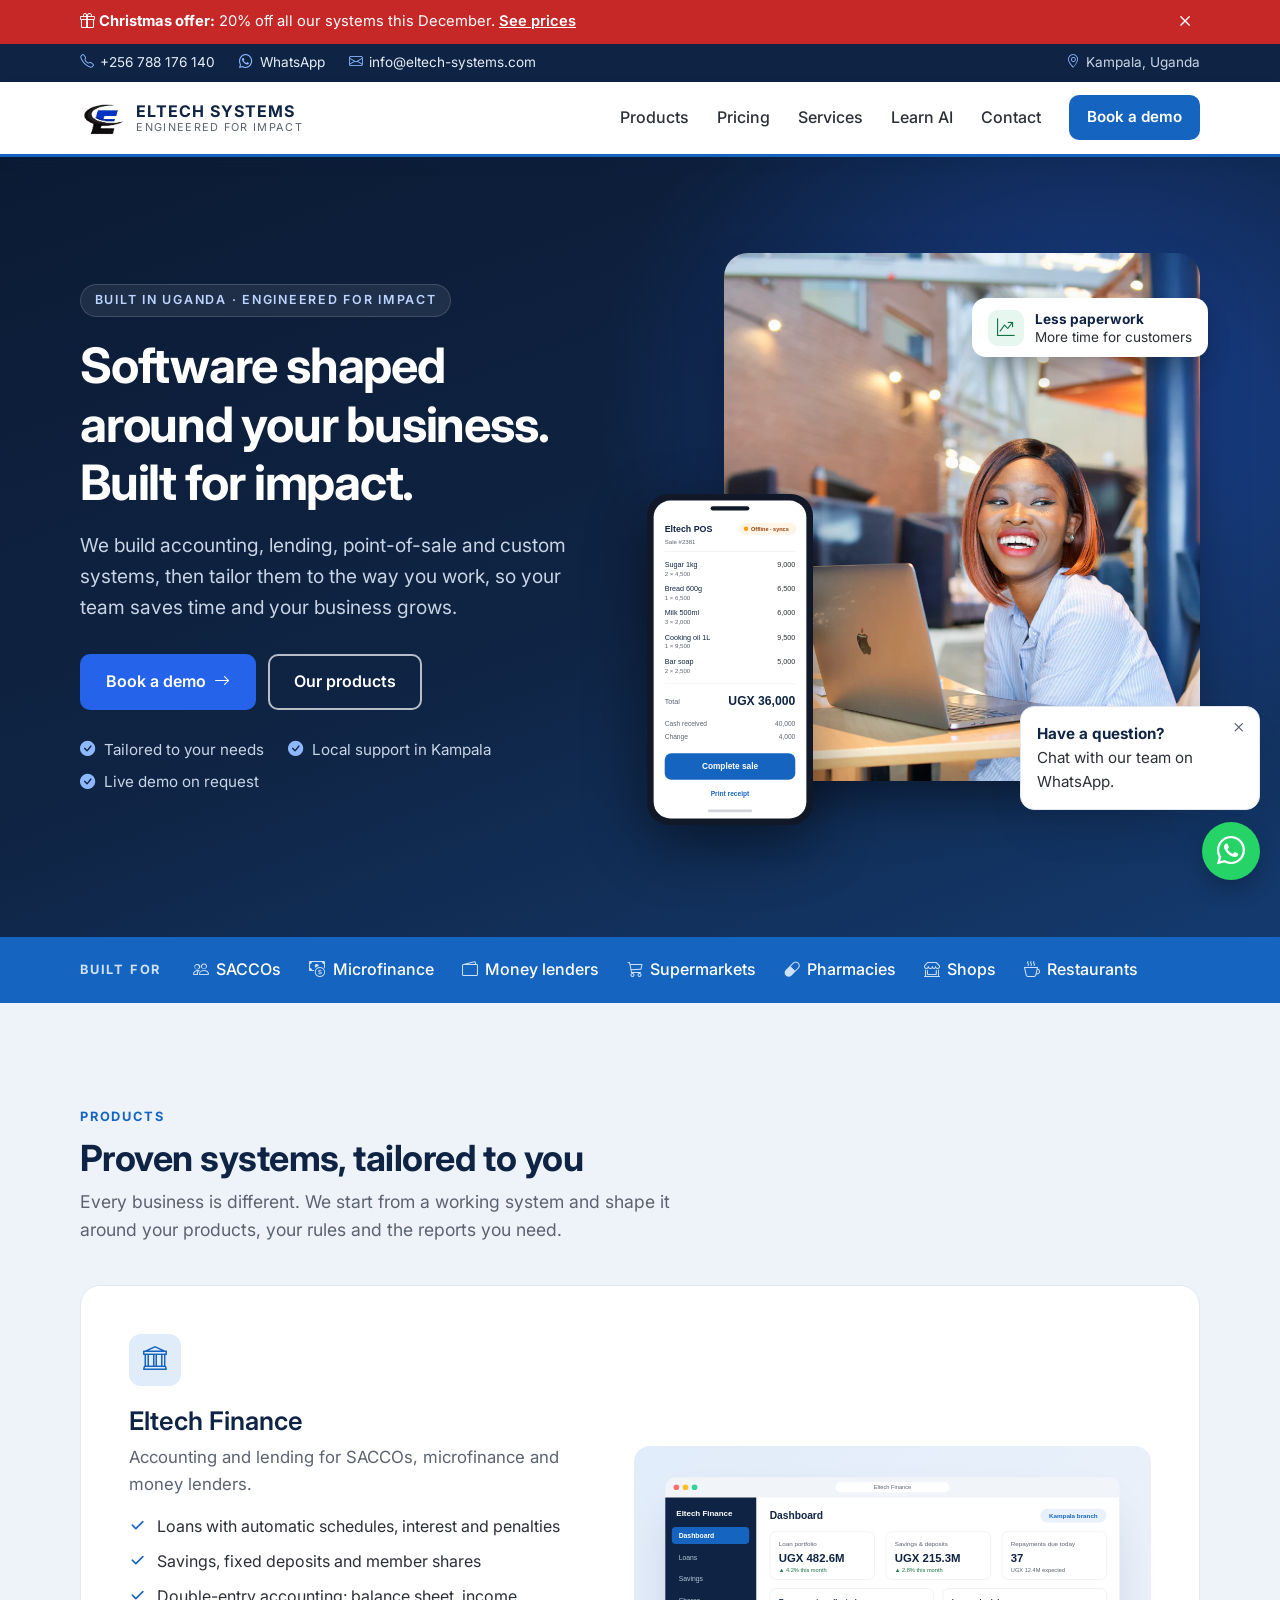
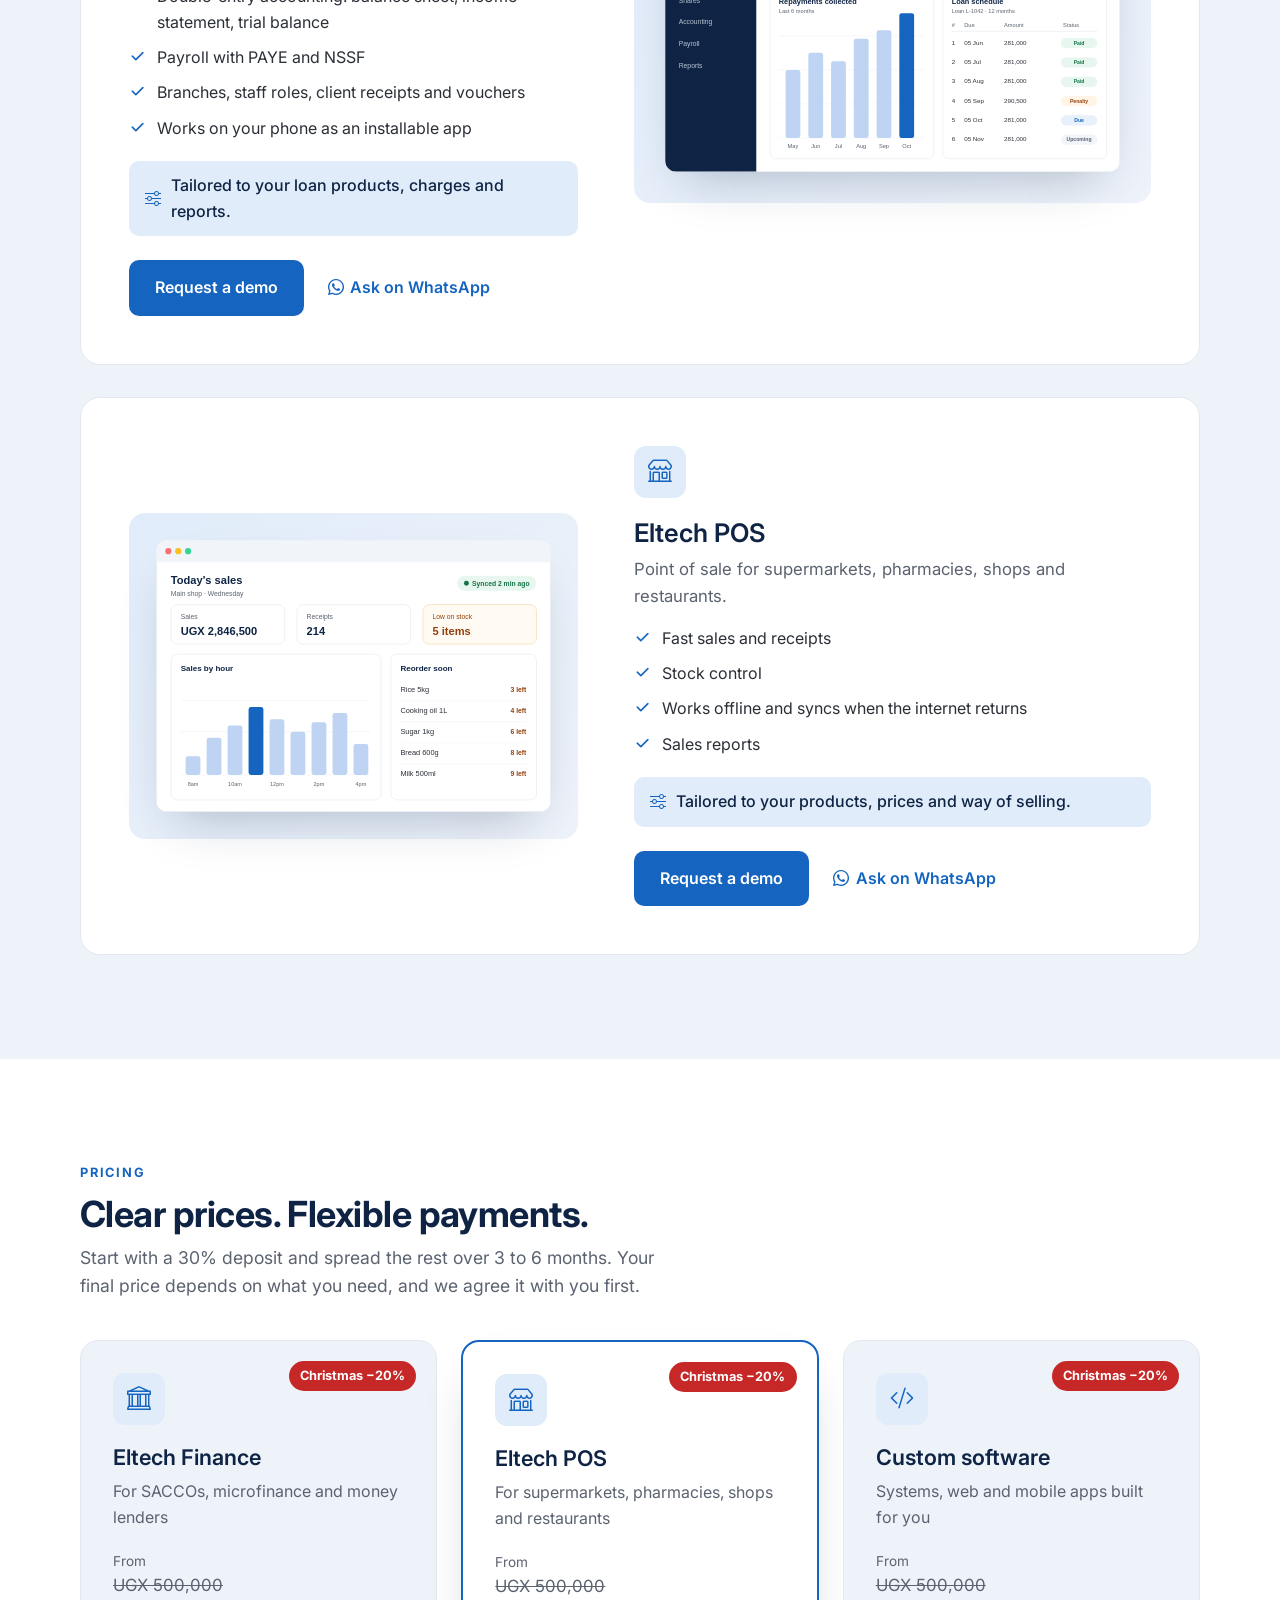
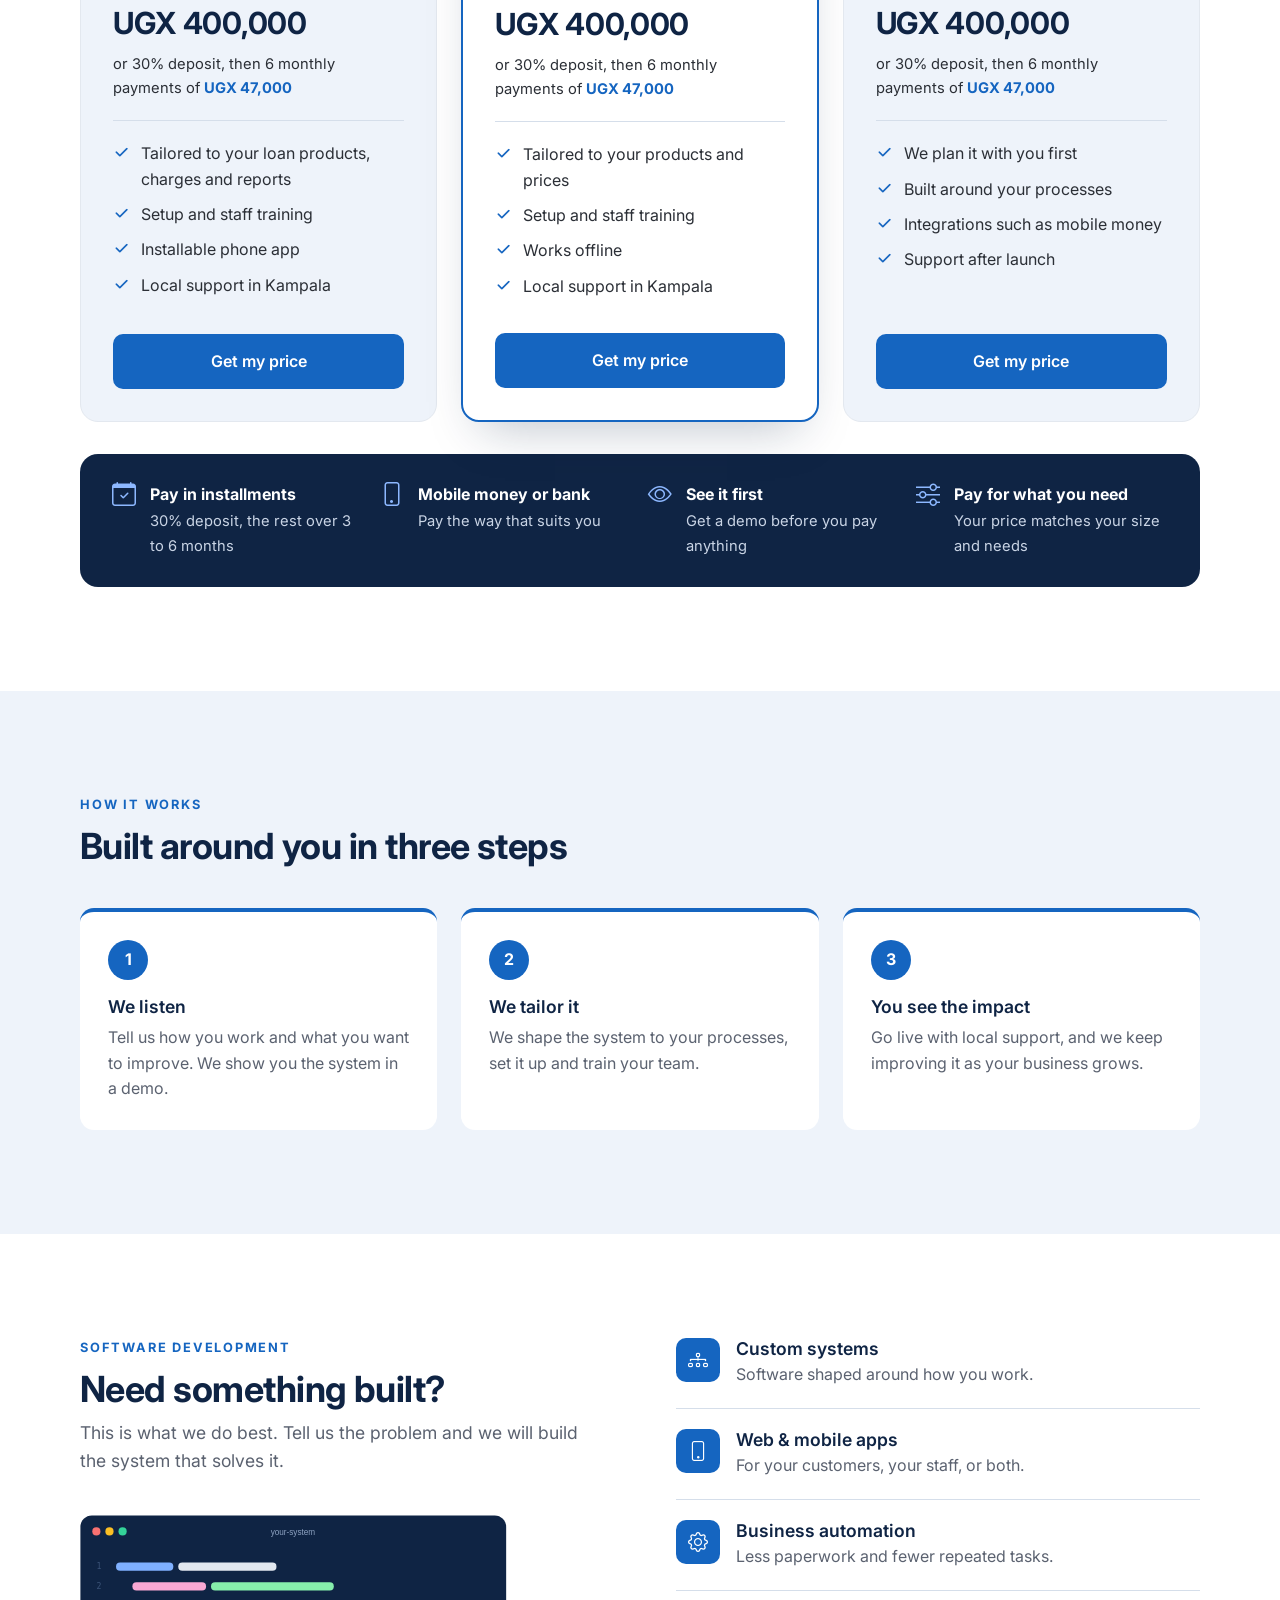
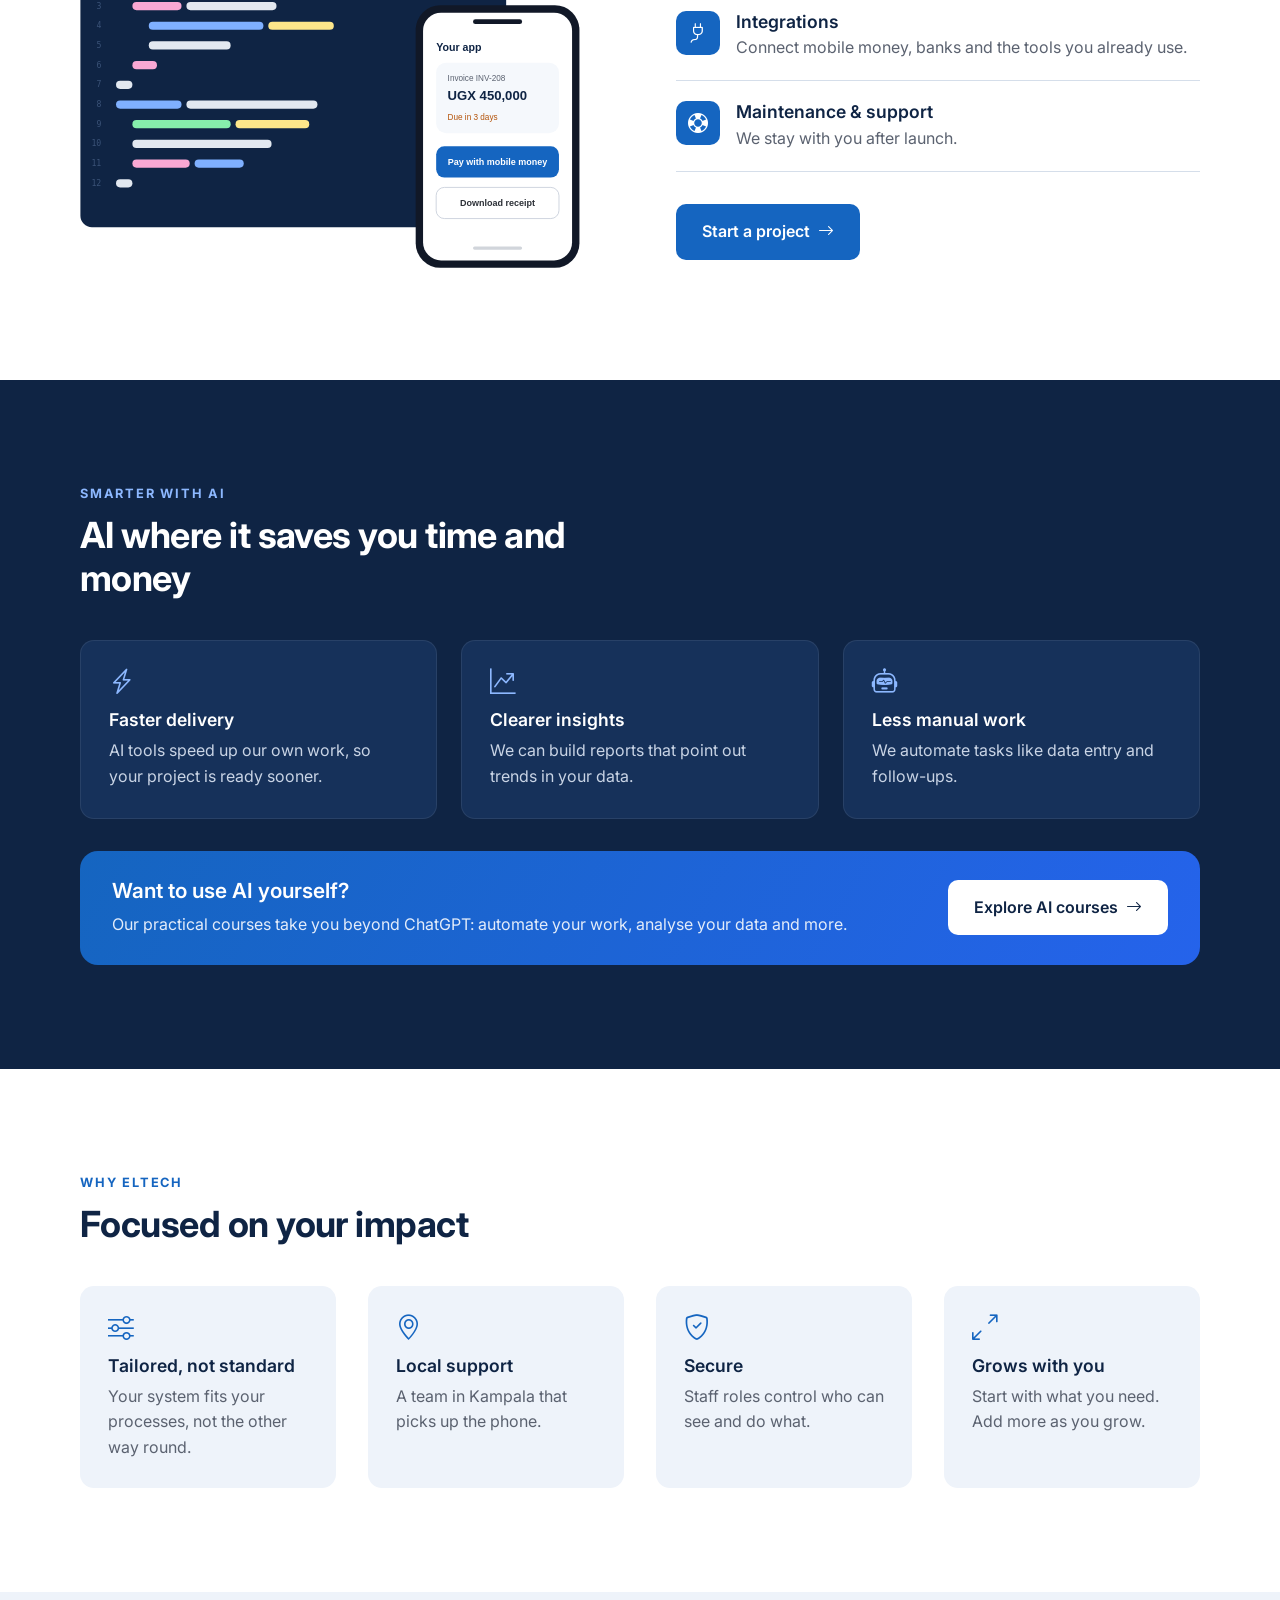
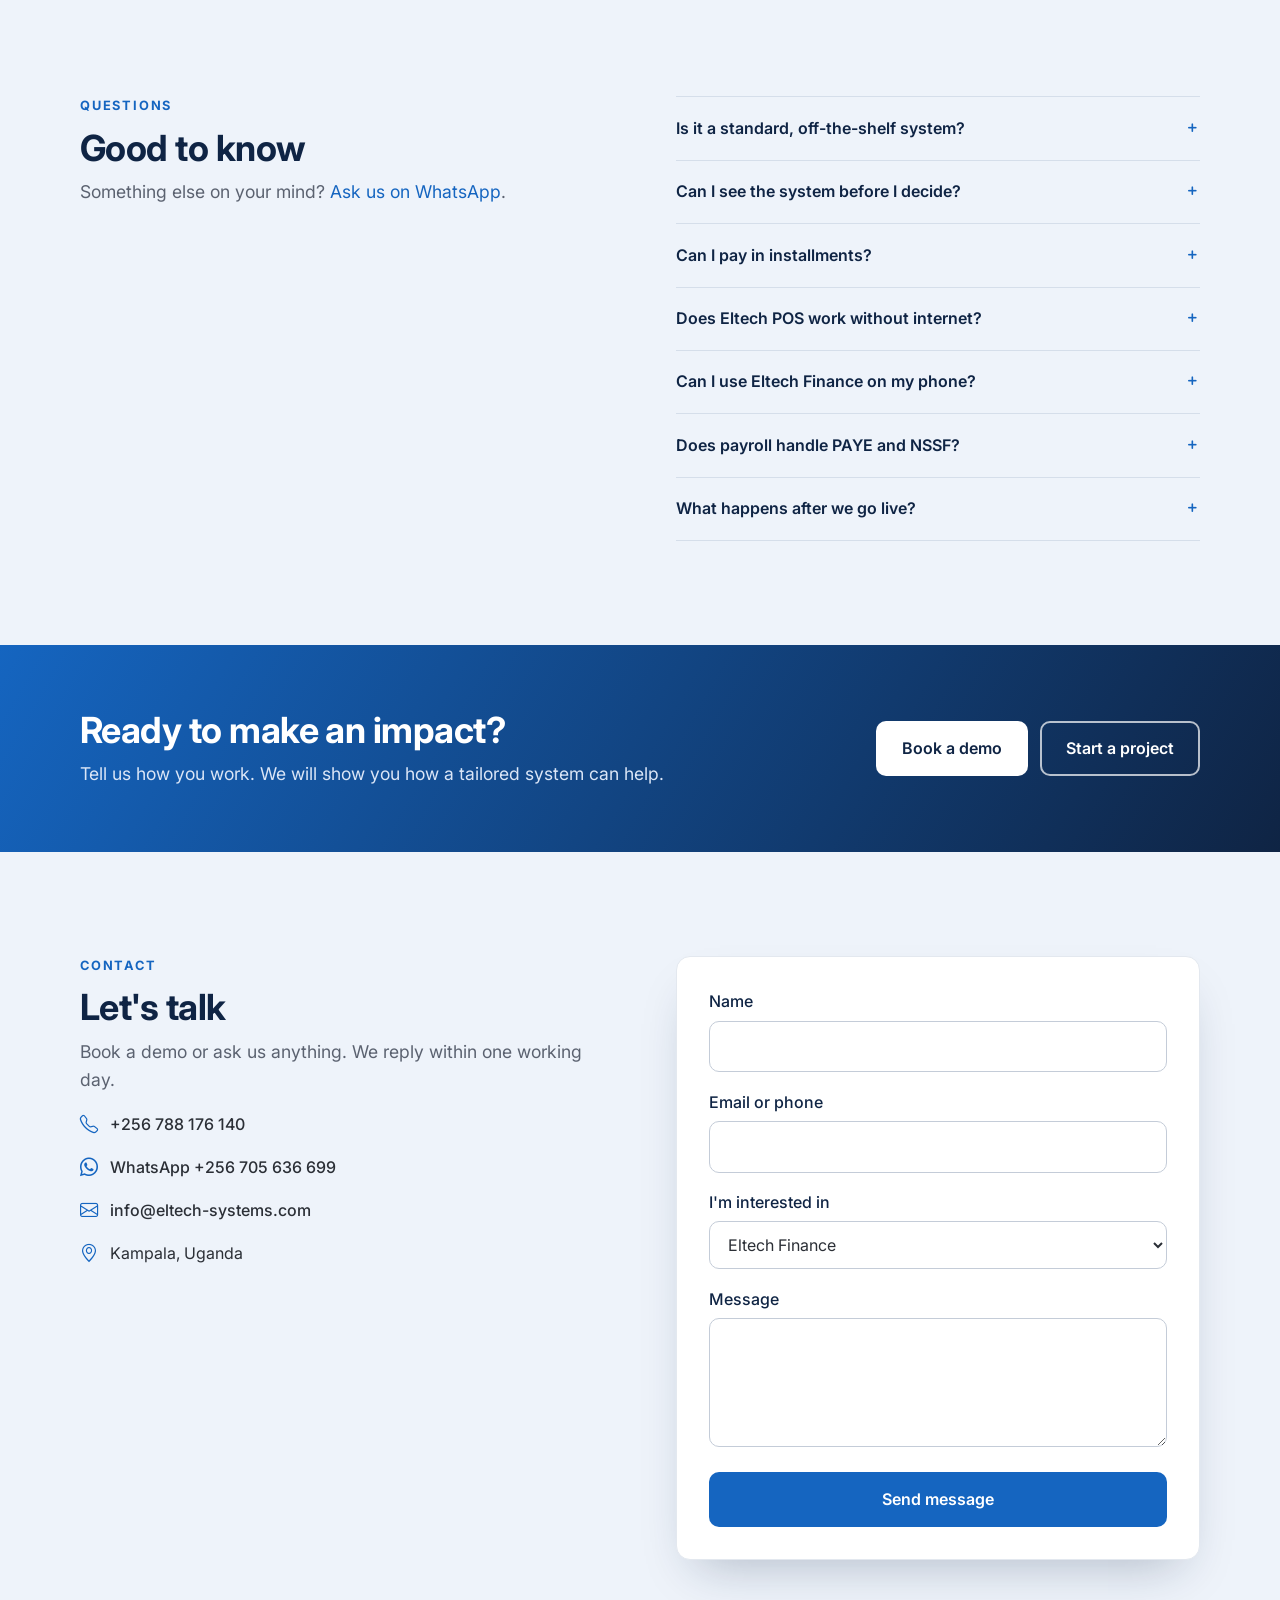
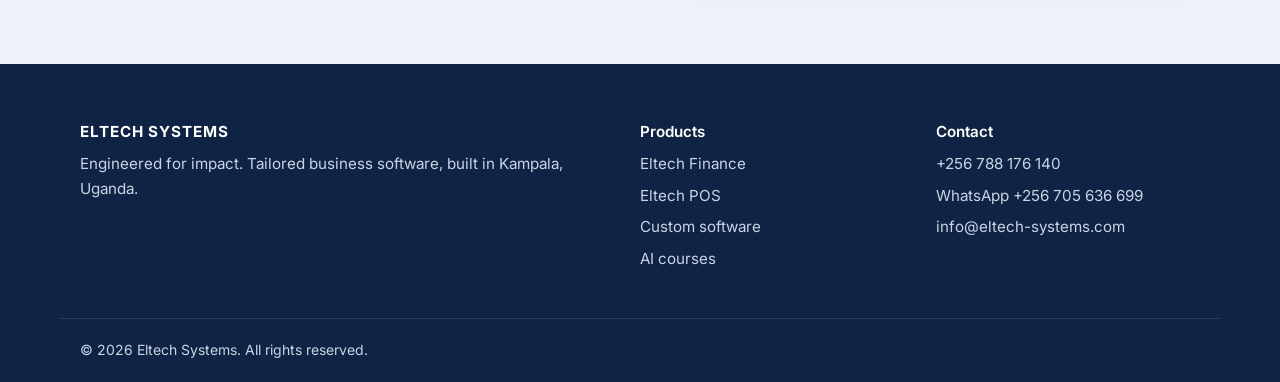
==== index.html @ 1e4c463d "Add Learn AI courses page and hero photo - New learn.html: AI courses (beyond ChatGPT, automation, d" ====
<!DOCTYPE html>
<html lang="en">

<head>
  <meta charset="utf-8">
  <meta name="viewport" content="width=device-width, initial-scale=1">
  <title>Eltech Systems | Tailored business software, built in Uganda</title>
  <meta name="description" content="Eltech Systems builds accounting, lending, point-of-sale and custom software tailored to how your business works. Based in Kampala, Uganda.">
  <link rel="canonical" href="https://eltech-systems.com/">
  <meta name="theme-color" content="#0f2444">

  <!-- Open Graph -->
  <meta property="og:type" content="website">
  <meta property="og:site_name" content="Eltech Systems">
  <meta property="og:title" content="Eltech Systems | Tailored business software, built in Uganda">
  <meta property="og:description" content="Accounting, lending, point-of-sale and custom software, tailored to how your business works.">
  <meta property="og:url" content="https://eltech-systems.com/">
  <meta property="og:image" content="https://eltech-systems.com/assets/img/apple-touch-icon.png">
  <meta property="og:image:alt" content="Eltech Systems logo">
  <meta property="og:locale" content="en_UG">
  <meta name="twitter:card" content="summary">

  <!-- Favicons -->
  <link href="assets/img/favicon.png" rel="icon" type="image/png">
  <link href="assets/img/apple-touch-icon.png" rel="apple-touch-icon">

  <!-- Fonts -->
  <link href="https://fonts.googleapis.com" rel="preconnect">
  <link href="https://fonts.gstatic.com" rel="preconnect" crossorigin>
  <link href="https://fonts.googleapis.com/css2?family=Inter:wght@400;500;600;700&display=swap" rel="stylesheet">

  <link href="assets/vendor/bootstrap-icons/bootstrap-icons.min.css" rel="stylesheet">
  <link href="assets/css/main.css" rel="stylesheet">

  <script>document.documentElement.classList.add("js");</script>

  <script type="application/ld+json">
  {
    "@context": "https://schema.org",
    "@type": "Organization",
    "name": "Eltech Systems",
    "slogan": "Engineered for impact",
    "url": "https://eltech-systems.com/",
    "logo": "https://eltech-systems.com/assets/img/logo.png",
    "email": "info@eltech-systems.com",
    "telephone": "+256788176140",
    "address": {
      "@type": "PostalAddress",
      "addressLocality": "Kampala",
      "addressCountry": "UG"
    }
  }
  </script>
</head>

<body>

  <a class="skip-link" href="#main">Skip to content</a>

  <div class="offer-bar" id="offer-bar" data-offer hidden>
    <div class="container offer-bar-inner">
      <p><i class="bi bi-gift" aria-hidden="true"></i> <strong>Christmas offer:</strong> 20% off all our systems this December. <a href="#pricing">See prices</a></p>
      <button type="button" class="offer-close" aria-label="Close offer"><i class="bi bi-x" aria-hidden="true"></i></button>
    </div>
  </div>

  <div class="topbar">
    <div class="container topbar-inner">
      <ul>
        <li><i class="bi bi-telephone" aria-hidden="true"></i><a href="tel:+256788176140">+256 788 176 140</a></li>
        <li><i class="bi bi-whatsapp" aria-hidden="true"></i><a href="https://wa.me/256705636699" target="_blank" rel="noopener">WhatsApp</a></li>
        <li class="topbar-wide"><i class="bi bi-envelope" aria-hidden="true"></i><a href="mailto:info@eltech-systems.com">info@eltech-systems.com</a></li>
      </ul>
      <p class="topbar-wide"><i class="bi bi-geo-alt" aria-hidden="true"></i> Kampala, Uganda</p>
    </div>
  </div>

  <header class="header" id="header">
    <div class="container header-inner">
      <a href="#top" class="brand">
        <img src="assets/img/logo.png" alt="Eltech Systems logo" width="46" height="36">
        <span class="brand-text">
          <span class="brand-name">Eltech Systems</span>
          <span class="brand-tag">Engineered for impact</span>
        </span>
      </a>

      <button class="nav-toggle" type="button" aria-expanded="false" aria-controls="nav" aria-label="Open menu">
        <i class="bi bi-list" aria-hidden="true"></i>
      </button>

      <nav class="nav" id="nav" aria-label="Main">
        <a href="#products">Products</a>
        <a href="#pricing">Pricing</a>
        <a href="#services">Services</a>
        <a href="learn.html">Learn AI</a>
        <a href="#contact">Contact</a>
        <a href="#contact" class="btn btn-primary btn-sm">Book a demo</a>
      </nav>
    </div>
  </header>

  <main id="main">

    <!-- Hero -->
    <section class="hero" id="top">
      <div class="container hero-grid">
        <div class="hero-text">
          <p class="eyebrow">Built in Uganda &middot; Engineered for impact</p>
          <h1>Software shaped around your business. Built for impact.</h1>
          <p class="lead">We build accounting, lending, point-of-sale and custom systems, then tailor them to the way you work, so your team saves time and your business grows.</p>
          <div class="hero-actions">
            <a href="#contact" class="btn btn-primary">Book a demo <i class="bi bi-arrow-right" aria-hidden="true"></i></a>
            <a href="#products" class="btn btn-ghost">Our products</a>
          </div>
          <ul class="hero-ticks">
            <li><i class="bi bi-check-circle-fill" aria-hidden="true"></i> Tailored to your needs</li>
            <li><i class="bi bi-check-circle-fill" aria-hidden="true"></i> Local support in Kampala</li>
            <li><i class="bi bi-check-circle-fill" aria-hidden="true"></i> Live demo on request</li>
          </ul>
        </div>

        <div class="hero-visual">
          <img class="hero-photo" src="assets/img/hero-woman.webp" width="900" height="1000" fetchpriority="high"
               alt="Smiling business owner working on her laptop">
          <img class="hero-phone" src="assets/img/pos-phone.svg" width="300" height="600"
               alt="Eltech POS on a phone, completing a sale while offline">
          <div class="hero-chip">
            <i class="bi bi-graph-up-arrow" aria-hidden="true"></i>
            <span><strong>Less paperwork</strong><br>More time for customers</span>
          </div>
        </div>
      </div>
    </section>

    <!-- Built for -->
    <section class="built-for" aria-label="Who we build for">
      <div class="container">
        <p>Built for</p>
        <ul>
          <li><i class="bi bi-people" aria-hidden="true"></i> SACCOs</li>
          <li><i class="bi bi-cash-coin" aria-hidden="true"></i> Microfinance</li>
          <li><i class="bi bi-wallet2" aria-hidden="true"></i> Money lenders</li>
          <li><i class="bi bi-cart3" aria-hidden="true"></i> Supermarkets</li>
          <li><i class="bi bi-capsule" aria-hidden="true"></i> Pharmacies</li>
          <li><i class="bi bi-shop-window" aria-hidden="true"></i> Shops</li>
          <li><i class="bi bi-cup-hot" aria-hidden="true"></i> Restaurants</li>
        </ul>
      </div>
    </section>

    <!-- Products -->
    <section class="section section-alt" id="products">
      <div class="container">
        <div class="section-head reveal">
          <p class="kicker">Products</p>
          <h2>Proven systems, tailored to you</h2>
          <p>Every business is different. We start from a working system and shape it around your products, your rules and the reports you need.</p>
        </div>

        <article class="product reveal">
          <div class="product-text">
            <div class="product-icon"><i class="bi bi-bank" aria-hidden="true"></i></div>
            <h3>Eltech Finance</h3>
            <p class="product-for">Accounting and lending for SACCOs, microfinance and money lenders.</p>
            <ul class="checks">
              <li>Loans with automatic schedules, interest and penalties</li>
              <li>Savings, fixed deposits and member shares</li>
              <li>Double-entry accounting: balance sheet, income statement, trial balance</li>
              <li>Payroll with PAYE and NSSF</li>
              <li>Branches, staff roles, client receipts and vouchers</li>
              <li>Works on your phone as an installable app</li>
            </ul>
            <p class="tailored"><i class="bi bi-sliders" aria-hidden="true"></i> Tailored to your loan products, charges and reports.</p>
            <div class="product-actions">
              <a href="#contact" class="btn btn-primary" data-interest="Eltech Finance">Request a demo</a>
              <a href="https://wa.me/256705636699?text=Hello%20Eltech%2C%20I%27d%20like%20to%20know%20more%20about%20Eltech%20Finance." class="text-link" target="_blank" rel="noopener"><i class="bi bi-whatsapp" aria-hidden="true"></i> Ask on WhatsApp</a>
            </div>
          </div>
          <div class="product-media">
            <img src="assets/img/finance-dashboard.svg" width="800" height="520" loading="lazy"
                 alt="Eltech Finance dashboard showing loan portfolio, savings, repayments and a loan schedule">
          </div>
        </article>

        <article class="product product-flip reveal">
          <div class="product-text">
            <div class="product-icon"><i class="bi bi-shop" aria-hidden="true"></i></div>
            <h3>Eltech POS</h3>
            <p class="product-for">Point of sale for supermarkets, pharmacies, shops and restaurants.</p>
            <ul class="checks">
              <li>Fast sales and receipts</li>
              <li>Stock control</li>
              <li>Works offline and syncs when the internet returns</li>
              <li>Sales reports</li>
            </ul>
            <p class="tailored"><i class="bi bi-sliders" aria-hidden="true"></i> Tailored to your products, prices and way of selling.</p>
            <div class="product-actions">
              <a href="#contact" class="btn btn-primary" data-interest="Eltech POS">Request a demo</a>
              <a href="https://wa.me/256705636699?text=Hello%20Eltech%2C%20I%27d%20like%20to%20know%20more%20about%20Eltech%20POS." class="text-link" target="_blank" rel="noopener"><i class="bi bi-whatsapp" aria-hidden="true"></i> Ask on WhatsApp</a>
            </div>
          </div>
          <div class="product-media">
            <img src="assets/img/pos-reports.svg" width="640" height="440" loading="lazy"
                 alt="Eltech POS sales report with sales by hour and items low on stock">
          </div>
        </article>
      </div>
    </section>

    <!-- Pricing -->
    <section class="section" id="pricing">
      <div class="container">
        <div class="section-head reveal">
          <p class="kicker">Pricing</p>
          <h2>Clear prices. Flexible payments.</h2>
          <p>Start with a 30% deposit and spread the rest over 3 to 6 months. Your final price depends on what you need, and we agree it with you first.</p>
        </div>

        <div class="prices">
          <article class="price-card reveal" data-price="500000">
            <span class="offer-badge" data-offer hidden>Christmas &minus;20%</span>
            <div class="product-icon"><i class="bi bi-bank" aria-hidden="true"></i></div>
            <h3>Eltech Finance</h3>
            <p class="price-for">For SACCOs, microfinance and money lenders</p>
            <p class="price"><span class="price-from">From</span> <s class="price-old" hidden></s> <span class="price-now"></span></p>
            <p class="price-plan">or 30% deposit, then 6 monthly payments of <strong class="price-monthly"></strong></p>
            <ul class="checks">
              <li>Tailored to your loan products, charges and reports</li>
              <li>Setup and staff training</li>
              <li>Installable phone app</li>
              <li>Local support in Kampala</li>
            </ul>
            <a href="#contact" class="btn btn-primary" data-interest="Eltech Finance">Get my price</a>
          </article>

          <article class="price-card price-card-featured reveal" data-price="500000">
            <span class="offer-badge" data-offer hidden>Christmas &minus;20%</span>
            <div class="product-icon"><i class="bi bi-shop" aria-hidden="true"></i></div>
            <h3>Eltech POS</h3>
            <p class="price-for">For supermarkets, pharmacies, shops and restaurants</p>
            <p class="price"><span class="price-from">From</span> <s class="price-old" hidden></s> <span class="price-now"></span></p>
            <p class="price-plan">or 30% deposit, then 6 monthly payments of <strong class="price-monthly"></strong></p>
            <ul class="checks">
              <li>Tailored to your products and prices</li>
              <li>Setup and staff training</li>
              <li>Works offline</li>
              <li>Local support in Kampala</li>
            </ul>
            <a href="#contact" class="btn btn-primary" data-interest="Eltech POS">Get my price</a>
          </article>

          <article class="price-card reveal" data-price="500000">
            <span class="offer-badge" data-offer hidden>Christmas &minus;20%</span>
            <div class="product-icon"><i class="bi bi-code-slash" aria-hidden="true"></i></div>
            <h3>Custom software</h3>
            <p class="price-for">Systems, web and mobile apps built for you</p>
            <p class="price"><span class="price-from">From</span> <s class="price-old" hidden></s> <span class="price-now"></span></p>
            <p class="price-plan">or 30% deposit, then 6 monthly payments of <strong class="price-monthly"></strong></p>
            <ul class="checks">
              <li>We plan it with you first</li>
              <li>Built around your processes</li>
              <li>Integrations such as mobile money</li>
              <li>Support after launch</li>
            </ul>
            <a href="#contact" class="btn btn-primary" data-open-project>Get my price</a>
          </article>
        </div>

        <ul class="pay-perks reveal">
          <li><i class="bi bi-calendar-check" aria-hidden="true"></i><div><strong>Pay in installments</strong><span>30% deposit, the rest over 3 to 6 months</span></div></li>
          <li><i class="bi bi-phone" aria-hidden="true"></i><div><strong>Mobile money or bank</strong><span>Pay the way that suits you</span></div></li>
          <li><i class="bi bi-eye" aria-hidden="true"></i><div><strong>See it first</strong><span>Get a demo before you pay anything</span></div></li>
          <li><i class="bi bi-sliders" aria-hidden="true"></i><div><strong>Pay for what you need</strong><span>Your price matches your size and needs</span></div></li>
        </ul>
      </div>
    </section>

    <!-- How it works -->
    <section class="section section-alt" id="how">
      <div class="container">
        <div class="section-head reveal">
          <p class="kicker">How it works</p>
          <h2>Built around you in three steps</h2>
        </div>

        <ol class="steps">
          <li class="reveal">
            <span class="step-num">1</span>
            <h3>We listen</h3>
            <p>Tell us how you work and what you want to improve. We show you the system in a demo.</p>
          </li>
          <li class="reveal">
            <span class="step-num">2</span>
            <h3>We tailor it</h3>
            <p>We shape the system to your processes, set it up and train your team.</p>
          </li>
          <li class="reveal">
            <span class="step-num">3</span>
            <h3>You see the impact</h3>
            <p>Go live with local support, and we keep improving it as your business grows.</p>
          </li>
        </ol>
      </div>
    </section>

    <!-- Services -->
    <section class="section" id="services">
      <div class="container split">
        <div class="reveal">
          <div class="section-head">
            <p class="kicker">Software development</p>
            <h2>Need something built?</h2>
            <p>This is what we do best. Tell us the problem and we will build the system that solves it.</p>
          </div>
          <img class="services-img" src="assets/img/custom-build.svg" width="640" height="440" loading="lazy"
               alt="Illustration of custom software: code on a laptop and a mobile app with a mobile money payment">
        </div>

        <div class="reveal">
          <ul class="service-list">
            <li>
              <i class="bi bi-diagram-3" aria-hidden="true"></i>
              <div><h3>Custom systems</h3><p>Software shaped around how you work.</p></div>
            </li>
            <li>
              <i class="bi bi-phone" aria-hidden="true"></i>
              <div><h3>Web &amp; mobile apps</h3><p>For your customers, your staff, or both.</p></div>
            </li>
            <li>
              <i class="bi bi-gear" aria-hidden="true"></i>
              <div><h3>Business automation</h3><p>Less paperwork and fewer repeated tasks.</p></div>
            </li>
            <li>
              <i class="bi bi-plug" aria-hidden="true"></i>
              <div><h3>Integrations</h3><p>Connect mobile money, banks and the tools you already use.</p></div>
            </li>
            <li>
              <i class="bi bi-life-preserver" aria-hidden="true"></i>
              <div><h3>Maintenance &amp; support</h3><p>We stay with you after launch.</p></div>
            </li>
          </ul>
          <a href="#contact" class="btn btn-primary" data-open-project>Start a project <i class="bi bi-arrow-right" aria-hidden="true"></i></a>
        </div>
      </div>
    </section>

    <!-- AI -->
    <section class="section section-dark" id="ai">
      <div class="container">
        <div class="section-head reveal">
          <p class="kicker">Smarter with AI</p>
          <h2>AI where it saves you time and money</h2>
        </div>

        <div class="grid-3">
          <div class="point reveal">
            <i class="bi bi-lightning-charge" aria-hidden="true"></i>
            <h3>Faster delivery</h3>
            <p>AI tools speed up our own work, so your project is ready sooner.</p>
          </div>
          <div class="point reveal">
            <i class="bi bi-graph-up-arrow" aria-hidden="true"></i>
            <h3>Clearer insights</h3>
            <p>We can build reports that point out trends in your data.</p>
          </div>
          <div class="point reveal">
            <i class="bi bi-robot" aria-hidden="true"></i>
            <h3>Less manual work</h3>
            <p>We automate tasks like data entry and follow-ups.</p>
          </div>
        </div>

        <div class="learn-teaser reveal">
          <div>
            <h3>Want to use AI yourself?</h3>
            <p>Our practical courses take you beyond ChatGPT: automate your work, analyse your data and more.</p>
          </div>
          <a href="learn.html" class="btn btn-light">Explore AI courses <i class="bi bi-arrow-right" aria-hidden="true"></i></a>
        </div>
      </div>
    </section>

    <!-- Why Eltech -->
    <section class="section" id="why">
      <div class="container">
        <div class="section-head reveal">
          <p class="kicker">Why Eltech</p>
          <h2>Focused on your impact</h2>
        </div>

        <ul class="grid-4 reasons">
          <li class="reveal"><i class="bi bi-sliders" aria-hidden="true"></i><h3>Tailored, not standard</h3><p>Your system fits your processes, not the other way round.</p></li>
          <li class="reveal"><i class="bi bi-geo-alt" aria-hidden="true"></i><h3>Local support</h3><p>A team in Kampala that picks up the phone.</p></li>
          <li class="reveal"><i class="bi bi-shield-check" aria-hidden="true"></i><h3>Secure</h3><p>Staff roles control who can see and do what.</p></li>
          <li class="reveal"><i class="bi bi-arrows-angle-expand" aria-hidden="true"></i><h3>Grows with you</h3><p>Start with what you need. Add more as you grow.</p></li>
        </ul>
      </div>
    </section>

    <!-- FAQ -->
    <section class="section section-alt" id="faq">
      <div class="container split">
        <div class="section-head reveal">
          <p class="kicker">Questions</p>
          <h2>Good to know</h2>
          <p>Something else on your mind? <a href="https://wa.me/256705636699" target="_blank" rel="noopener">Ask us on WhatsApp</a>.</p>
        </div>

        <div class="faq reveal">
          <details>
            <summary>Is it a standard, off-the-shelf system?</summary>
            <p>No. We start from a proven system and tailor it to your needs: your products, your rules and the reports you rely on.</p>
          </details>
          <details>
            <summary>Can I see the system before I decide?</summary>
            <p>Yes. Book a demo and we will walk you through it using examples from your business.</p>
          </details>
          <details>
            <summary>Can I pay in installments?</summary>
            <p>Yes. Pay a 30% deposit to start, then spread the rest over 3 to 6 months by mobile money or bank.</p>
          </details>
          <details>
            <summary>Does Eltech POS work without internet?</summary>
            <p>Yes. Keep selling offline. Your sales sync automatically when the connection returns.</p>
          </details>
          <details>
            <summary>Can I use Eltech Finance on my phone?</summary>
            <p>Yes. It installs on your phone like an app, so you can check on your business from anywhere.</p>
          </details>
          <details>
            <summary>Does payroll handle PAYE and NSSF?</summary>
            <p>Yes. Eltech Finance calculates PAYE and NSSF as part of payroll.</p>
          </details>
          <details>
            <summary>What happens after we go live?</summary>
            <p>We stay with you. Reach our Kampala team by phone, WhatsApp or email.</p>
          </details>
        </div>
      </div>
    </section>

    <!-- Call to action -->
    <section class="cta">
      <div class="container cta-inner reveal">
        <div>
          <h2>Ready to make an impact?</h2>
          <p>Tell us how you work. We will show you how a tailored system can help.</p>
        </div>
        <div class="cta-actions">
          <a href="#contact" class="btn btn-light">Book a demo</a>
          <a href="#contact" class="btn btn-ghost" data-open-project>Start a project</a>
        </div>
      </div>
    </section>

    <!-- Contact -->
    <section class="section section-alt" id="contact">
      <div class="container split">
        <div class="section-head">
          <p class="kicker">Contact</p>
          <h2>Let's talk</h2>
          <p>Book a demo or ask us anything. We reply within one working day.</p>

          <ul class="contact-list">
            <li><i class="bi bi-telephone" aria-hidden="true"></i><a href="tel:+256788176140">+256 788 176 140</a></li>
            <li><i class="bi bi-whatsapp" aria-hidden="true"></i><a href="https://wa.me/256705636699" target="_blank" rel="noopener">WhatsApp +256 705 636 699</a></li>
            <li><i class="bi bi-envelope" aria-hidden="true"></i><a href="mailto:info@eltech-systems.com">info@eltech-systems.com</a></li>
            <li><i class="bi bi-geo-alt" aria-hidden="true"></i><span>Kampala, Uganda</span></li>
          </ul>
        </div>

        <form class="contact-form js-form" action="forms/contact.php" method="post" novalidate>
          <input type="hidden" name="form" value="contact">
          <div class="field">
            <label for="name">Name</label>
            <input type="text" id="name" name="name" autocomplete="name" required maxlength="100">
          </div>
          <div class="field">
            <label for="contact-info">Email or phone</label>
            <input type="text" id="contact-info" name="contact" autocomplete="email" required maxlength="100">
          </div>
          <div class="field">
            <label for="interest">I'm interested in</label>
            <select id="interest" name="interest">
              <option>Eltech Finance</option>
              <option>Eltech POS</option>
              <option>Custom software</option>
            </select>
          </div>
          <div class="field">
            <label for="message">Message</label>
            <textarea id="message" name="message" rows="4" required maxlength="5000"></textarea>
          </div>
          <!-- Spam trap: real visitors never see or fill this -->
          <div class="hp" aria-hidden="true">
            <label for="website">Leave this empty</label>
            <input type="text" id="website" name="website" tabindex="-1" autocomplete="off">
          </div>
          <button type="submit" class="btn btn-primary">Send message</button>
          <p class="form-status" role="status" aria-live="polite"></p>
        </form>
      </div>
    </section>

  </main>

  <footer class="footer">
    <div class="container footer-grid">
      <div>
        <p class="footer-brand">Eltech Systems</p>
        <p>Engineered for impact. Tailored business software, built in Kampala, Uganda.</p>
      </div>
      <div>
        <p class="footer-title">Products</p>
        <ul>
          <li><a href="#products" data-interest="Eltech Finance">Eltech Finance</a></li>
          <li><a href="#products" data-interest="Eltech POS">Eltech POS</a></li>
          <li><a href="#contact" data-open-project>Custom software</a></li>
          <li><a href="learn.html">AI courses</a></li>
        </ul>
      </div>
      <div>
        <p class="footer-title">Contact</p>
        <ul>
          <li><a href="tel:+256788176140">+256 788 176 140</a></li>
          <li><a href="https://wa.me/256705636699" target="_blank" rel="noopener">WhatsApp +256 705 636 699</a></li>
          <li><a href="mailto:info@eltech-systems.com">info@eltech-systems.com</a></li>
        </ul>
      </div>
    </div>
    <div class="container footer-bottom">
      <p>&copy; <span id="year">2026</span> Eltech Systems. All rights reserved.</p>
    </div>
  </footer>

  <!-- Start a project -->
  <dialog class="modal" id="project-modal" aria-labelledby="project-title">
    <div class="modal-body">
      <button type="button" class="modal-close" aria-label="Close" data-close-modal><i class="bi bi-x-lg" aria-hidden="true"></i></button>
      <p class="kicker">Start a project</p>
      <h2 id="project-title">Tell us your idea</h2>
      <p class="modal-intro">A few details are enough. We will get back to you within one working day.</p>

      <form class="js-form" action="forms/contact.php" method="post" novalidate data-one-of="p-email,p-phone" data-invalid-message="Please add your name, an email or phone number, and your idea.">
        <input type="hidden" name="form" value="project">
        <div class="field">
          <label for="p-name">Name</label>
          <input type="text" id="p-name" name="name" autocomplete="name" required maxlength="100">
        </div>
        <div class="field-row">
          <div class="field">
            <label for="p-email">Email</label>
            <input type="email" id="p-email" name="email" autocomplete="email" maxlength="100">
          </div>
          <div class="field">
            <label for="p-phone">Phone / WhatsApp</label>
            <input type="tel" id="p-phone" name="phone" autocomplete="tel" maxlength="20">
          </div>
        </div>
        <div class="field-row">
          <div class="field">
            <label for="p-type">What do you need?</label>
            <select id="p-type" name="type">
              <option>Business system</option>
              <option>Web app</option>
              <option>Mobile app</option>
              <option>Automation</option>
              <option>Integration</option>
              <option>Not sure yet</option>
            </select>
          </div>
          <div class="field">
            <label for="p-timeline">When do you need it?</label>
            <select id="p-timeline" name="timeline">
              <option>As soon as possible</option>
              <option>In 1 to 3 months</option>
              <option>In 3 to 6 months</option>
              <option>Just exploring</option>
            </select>
          </div>
        </div>
        <div class="field">
          <label for="p-budget">Budget <span class="optional">(optional)</span></label>
          <select id="p-budget" name="budget">
            <option>Not sure yet</option>
            <option>Under UGX 5 million</option>
            <option>UGX 5 to 20 million</option>
            <option>UGX 20 to 50 million</option>
            <option>Over UGX 50 million</option>
          </select>
        </div>
        <div class="field">
          <label for="p-idea">Describe your idea</label>
          <textarea id="p-idea" name="message" rows="4" required maxlength="5000" placeholder="What should the system do, and who will use it?"></textarea>
        </div>
        <div class="hp" aria-hidden="true">
          <label for="p-website">Leave this empty</label>
          <input type="text" id="p-website" name="website" tabindex="-1" autocomplete="off">
        </div>
        <button type="submit" class="btn btn-primary">Send my idea</button>
        <p class="form-status" role="status" aria-live="polite"></p>
      </form>
    </div>
  </dialog>

  <!-- WhatsApp nudge -->
  <div class="wa-bubble" id="wa-bubble" hidden>
    <button type="button" class="wa-bubble-close" aria-label="Dismiss"><i class="bi bi-x" aria-hidden="true"></i></button>
    <a href="https://wa.me/256705636699?text=Hello%20Eltech%2C%20I%20have%20a%20question." target="_blank" rel="noopener"><strong>Have a question?</strong><br>Chat with our team on WhatsApp.</a>
  </div>
  <a class="wa-float" href="https://wa.me/256705636699?text=Hello%20Eltech%2C%20I%27d%20like%20to%20know%20more." target="_blank" rel="noopener" aria-label="Chat with us on WhatsApp">
    <i class="bi bi-whatsapp" aria-hidden="true"></i>
  </a>

  <script src="assets/js/main.js"></script>

</body>

</html>
---- assets/css/main.css ----
/* Eltech Systems - main stylesheet */

:root {
  --navy: #0f2444;
  --navy-2: #16315a;
  --blue: #1565c0;
  --blue-bright: #2563eb;
  --text: #2b2f36;
  --muted: #5b6270;
  --line: #e3e8ef;
  --soft: #eef3fa;
  --tint: #e1ecfa;
  --white: #fff;
  --whatsapp: #25d366;
  --radius: 14px;
  --shadow: 0 24px 48px -20px rgba(15, 36, 68, .28);
  --header-h: 72px;
}

*, *::before, *::after { box-sizing: border-box; }

html { scroll-behavior: smooth; scroll-padding-top: var(--header-h); }

body {
  margin: 0;
  font-family: "Inter", system-ui, -apple-system, "Segoe UI", Roboto, sans-serif;
  font-size: 1rem;
  line-height: 1.6;
  color: var(--text);
  background: var(--white);
  -webkit-font-smoothing: antialiased;
  overflow-x: clip;
}

img { max-width: 100%; height: auto; display: block; }
[hidden] { display: none !important; }

h1, h2, h3 { color: var(--navy); line-height: 1.2; margin: 0 0 .5rem; }
h1 { font-size: clamp(2rem, 4.6vw, 3.05rem); font-weight: 700; letter-spacing: -.025em; }
h2 { font-size: clamp(1.6rem, 3.6vw, 2.25rem); font-weight: 700; letter-spacing: -.015em; }
h3 { font-size: 1.1rem; font-weight: 600; }
p { margin: 0 0 1rem; }

a { color: var(--blue); text-decoration: none; }
a:hover { color: var(--navy); }
a:focus-visible, button:focus-visible, input:focus-visible, select:focus-visible, textarea:focus-visible, summary:focus-visible {
  outline: 3px solid var(--blue-bright);
  outline-offset: 2px;
}

ul, ol { margin: 0; padding: 0; list-style: none; }

.container { width: 100%; max-width: 1160px; margin: 0 auto; padding: 0 20px; }

.skip-link {
  position: absolute; left: 12px; top: -48px; z-index: 100;
  background: var(--navy); color: var(--white); padding: 8px 14px; border-radius: 8px;
}
.skip-link:focus { top: 12px; color: var(--white); }

/* Buttons */
.btn {
  display: inline-flex; align-items: center; justify-content: center; gap: .5rem;
  padding: .8rem 1.5rem; border-radius: 10px; border: 2px solid transparent;
  font: inherit; font-weight: 600; cursor: pointer; white-space: nowrap;
  transition: background-color .2s, color .2s, border-color .2s, transform .2s;
}
.btn:hover { transform: translateY(-1px); }
.btn-sm { padding: .5rem 1rem; font-size: .95rem; }
.btn-primary { background: var(--blue); color: var(--white); }
.btn-primary:hover { background: var(--navy); color: var(--white); }
.btn-outline { border-color: var(--blue); color: var(--blue); background: transparent; }
.btn-outline:hover { background: var(--blue); color: var(--white); }
.btn-light { background: var(--white); color: var(--navy); }
.btn-light:hover { background: var(--tint); color: var(--navy); }
.btn-ghost { border-color: rgba(255, 255, 255, .7); color: var(--white); }
.btn-ghost:hover { background: rgba(255, 255, 255, .12); color: var(--white); }
.btn[disabled] { opacity: .6; cursor: wait; transform: none; }

.text-link { font-weight: 600; display: inline-flex; align-items: center; gap: .4rem; }

/* Top contact bar */
.topbar { background: var(--navy); color: #c9d4e5; font-size: .85rem; }
.topbar-inner { display: flex; align-items: center; justify-content: space-between; gap: 1rem; min-height: 38px; }
.topbar ul { display: flex; flex-wrap: wrap; gap: .25rem 1.5rem; }
.topbar li, .topbar p { display: inline-flex; align-items: center; gap: .4rem; margin: 0; }
.topbar a { color: #e6edf7; }
.topbar a:hover { color: var(--white); }
.topbar i { color: #8db8ff; }
@media (max-width: 767px) {
  .topbar-wide { display: none !important; }
}

/* Header */
.header {
  position: sticky; top: 0; z-index: 50;
  background: var(--white);
  border-bottom: 3px solid var(--blue);
  box-shadow: 0 6px 20px -10px rgba(15, 36, 68, .35);
}
.header-inner { display: flex; align-items: center; justify-content: space-between; height: var(--header-h); }

.brand { display: flex; align-items: center; gap: .65rem; color: var(--navy); }
.brand:hover { color: var(--navy); }
.brand img { width: 46px; height: 36px; object-fit: contain; }
.brand-text { display: flex; flex-direction: column; line-height: 1.15; }
.brand-name { font-weight: 700; letter-spacing: .06em; font-size: 1rem; text-transform: uppercase; }
.brand-tag { font-size: .68rem; letter-spacing: .12em; text-transform: uppercase; color: var(--muted); }

.nav { display: flex; align-items: center; gap: 1.75rem; }
.nav a:not(.btn) { color: var(--text); font-weight: 500; }
.nav a:not(.btn):hover { color: var(--blue); }

.nav-toggle {
  display: none; background: none; border: 0; padding: 6px;
  font-size: 1.8rem; color: var(--navy); cursor: pointer; line-height: 1;
}

.nav a, .brand-text { white-space: nowrap; }

@media (max-width: 991px) {
  .nav-toggle { display: block; }
  .nav {
    display: none;
    position: absolute; left: 0; right: 0; top: var(--header-h);
    flex-direction: column; align-items: stretch; gap: 0;
    background: var(--white); border-bottom: 1px solid var(--line);
    padding: .5rem 20px 1.25rem;
  }
  .nav.open { display: flex; }
  .nav a:not(.btn) { padding: .8rem 0; border-bottom: 1px solid var(--line); }
  .nav .btn { margin-top: 1rem; }
}

/* Sections */
.section { padding: 72px 0; }
.section-alt { background: var(--soft); }
.section-head { max-width: 600px; margin-bottom: 2.5rem; }
.section-head p:not(.kicker) { color: var(--muted); font-size: 1.1rem; }
.kicker {
  font-size: .8rem; font-weight: 700; letter-spacing: .14em; text-transform: uppercase;
  color: var(--blue); margin-bottom: .6rem;
}

@media (min-width: 768px) {
  .section { padding: 104px 0; }
}

/* Hero */
.hero {
  padding: 56px 0 64px; color: #c9d4e5;
  background:
    radial-gradient(55% 70% at 85% 30%, rgba(37, 99, 235, .45), transparent 70%),
    linear-gradient(160deg, #0b1b34, var(--navy) 55%, #143a6e);
}
.hero h1 { color: var(--white); margin-bottom: 1.1rem; }
@media (max-width: 559px) {
  .hero .eyebrow { font-size: .68rem; letter-spacing: .08em; }
}
.hero-grid { display: grid; gap: 3rem; align-items: center; }
.hero .lead { max-width: 560px; margin-bottom: 2rem; font-size: 1.15rem; color: #c9d4e5; }
.eyebrow {
  display: inline-block; margin-bottom: 1.25rem;
  font-size: .78rem; font-weight: 600; letter-spacing: .14em; text-transform: uppercase;
  color: #bcd4ff; background: rgba(255, 255, 255, .08); border: 1px solid rgba(255, 255, 255, .15);
  padding: .35rem .85rem; border-radius: 999px;
}
.hero .btn-primary { background: var(--blue-bright); }
.hero .btn-primary:hover { background: var(--white); color: var(--navy); }
.hero-actions { display: flex; flex-wrap: wrap; gap: .75rem; }
.hero-ticks { display: flex; flex-wrap: wrap; gap: .5rem 1.5rem; margin-top: 1.75rem; font-size: .95rem; }
.hero-ticks i { color: #8db8ff; margin-right: .3rem; }

.hero-visual { position: relative; padding: 0 0 8% 14%; max-width: 560px; margin-left: auto; }
.hero-photo {
  width: 100%; aspect-ratio: 9 / 10; object-fit: cover;
  border-radius: 24px; box-shadow: 0 30px 60px -20px rgba(0, 0, 0, .55);
}
.hero-phone {
  position: absolute; left: 0; bottom: 0; width: 30%;
  filter: drop-shadow(0 20px 30px rgba(0, 0, 0, .45));
}
.hero-chip {
  position: absolute; right: -8px; top: 8%;
  display: flex; align-items: center; gap: .7rem;
  background: var(--white); color: var(--text); font-size: .85rem; line-height: 1.35;
  padding: .7rem 1rem; border-radius: 14px; box-shadow: 0 16px 32px -12px rgba(0, 0, 0, .45);
}
.hero-chip strong { color: var(--navy); }
.hero-chip i {
  display: grid; place-items: center; width: 36px; height: 36px; border-radius: 10px;
  background: #e7f6ee; color: #157347; font-size: 1.1rem;
}
@media (max-width: 559px) {
  .hero-chip { right: 0; font-size: .78rem; padding: .55rem .8rem; }
}

@media (min-width: 992px) {
  .hero { padding: 96px 0 112px; }
  .hero-grid { grid-template-columns: 1fr 1.1fr; gap: 4rem; }
  .hero .lead { font-size: 1.2rem; }
}

/* Built for strip */
.built-for { background: var(--blue); padding: 20px 0; }
.built-for .container { display: flex; flex-wrap: wrap; align-items: center; gap: .75rem 2rem; }
.built-for p { margin: 0; font-size: .8rem; font-weight: 700; letter-spacing: .14em; text-transform: uppercase; color: #cfe0fa; }
.built-for ul { display: flex; flex-wrap: wrap; gap: .6rem 1.75rem; }
.built-for li { color: var(--white); font-weight: 500; display: inline-flex; align-items: center; gap: .45rem; }
.built-for i { color: #cfe0fa; }

/* Products */
.product {
  display: grid; gap: 2rem; align-items: center;
  padding: 2rem; border: 1px solid var(--line); border-radius: 20px;
  background: var(--white); margin-bottom: 2rem;
}
.product:last-child { margin-bottom: 0; }
.product h3 { font-size: 1.6rem; }
.product-for { color: var(--muted); font-size: 1.05rem; }
.product-icon {
  width: 52px; height: 52px; border-radius: 12px; margin-bottom: 1.25rem;
  display: grid; place-items: center;
  background: var(--tint); color: var(--blue); font-size: 1.5rem;
}
.tailored {
  display: flex; gap: .6rem; align-items: center; margin: 1.25rem 0 0;
  padding: .75rem 1rem; border-radius: 10px; background: var(--tint);
  color: var(--navy); font-weight: 500;
}
.tailored i { color: var(--blue); }
.product-actions { display: flex; flex-wrap: wrap; align-items: center; gap: 1rem 1.5rem; margin-top: 1.5rem; }
.product-media {
  background: linear-gradient(135deg, var(--tint), var(--soft));
  border-radius: 16px; padding: 6%;
}
.product-media img { border-radius: 12px; box-shadow: var(--shadow); }

@media (min-width: 992px) {
  .product { grid-template-columns: 1fr 1.15fr; gap: 3.5rem; padding: 3rem; }
  .product-flip .product-text { order: 2; }
}

.checks li { position: relative; padding-left: 1.75rem; margin-bottom: .6rem; }
.checks li::before {
  content: "\F272"; /* bi-check2 */
  font-family: "bootstrap-icons"; position: absolute; left: 0; top: 0;
  color: var(--blue); font-weight: 700;
}

/* Pricing */
.prices { display: grid; gap: 1.5rem; align-items: stretch; }
@media (min-width: 992px) {
  .prices { grid-template-columns: repeat(3, 1fr); }
}
.price-card {
  position: relative; display: flex; flex-direction: column;
  background: var(--soft); border: 1px solid var(--line); border-radius: 18px; padding: 2rem;
}
.price-card-featured { background: var(--white); border: 2px solid var(--blue); box-shadow: var(--shadow); }
.price-card h3 { font-size: 1.35rem; }
.price-for { color: var(--muted); min-height: 3.2em; }
.price { margin: .25rem 0 .35rem; color: var(--navy); }
.price-from { display: block; font-size: .85rem; color: var(--muted); }
.price-now { font-size: 1.9rem; font-weight: 700; letter-spacing: -.01em; white-space: nowrap; }
.price-old { display: block; color: var(--muted); font-size: 1.05rem; }
.price-plan {
  font-size: .92rem; color: var(--text);
  padding-bottom: 1.25rem; margin-bottom: 1.25rem; border-bottom: 1px solid #d5deea;
}
.price-plan strong { color: var(--blue); }
.price-card .checks { margin-bottom: 1.5rem; }
.price-card .btn { margin-top: auto; }
.price-todo { background: #fff3bf; color: #7a5b00; padding: 0 .3rem; border-radius: 4px; font-size: 1rem; }
.offer-badge {
  position: absolute; top: 1.25rem; right: 1.25rem;
  background: #c62828; color: var(--white); font-size: .8rem; font-weight: 700;
  padding: .3rem .7rem; border-radius: 999px;
}

.pay-perks {
  display: grid; gap: 1rem; margin-top: 2rem; padding: 1.5rem;
  background: var(--navy); border-radius: 18px;
}
.pay-perks li { display: flex; gap: .9rem; align-items: flex-start; color: #c9d4e5; }
.pay-perks i { color: #8db8ff; font-size: 1.5rem; line-height: 1; }
.pay-perks strong { display: block; color: var(--white); }
.pay-perks span { font-size: .92rem; }
@media (min-width: 768px) {
  .pay-perks { grid-template-columns: repeat(2, 1fr); padding: 1.75rem 2rem; }
}
@media (min-width: 1100px) {
  .pay-perks { grid-template-columns: repeat(4, 1fr); }
}

/* Christmas offer bar */
.offer-bar { background: #c62828; color: var(--white); font-size: .92rem; }
.offer-bar-inner { display: flex; align-items: center; justify-content: space-between; gap: 1rem; min-height: 42px; padding-top: 6px; padding-bottom: 6px; }
.offer-bar p { margin: 0; }
.offer-bar a { color: var(--white); text-decoration: underline; font-weight: 600; white-space: nowrap; }
.offer-close { flex: none; background: none; border: 0; color: var(--white); font-size: 1.4rem; cursor: pointer; line-height: 1; padding: 4px; }

/* How it works */
.steps { display: grid; gap: 1.5rem; counter-reset: none; }
.steps li {
  background: var(--white); border-top: 4px solid var(--blue); border-radius: var(--radius);
  padding: 1.75rem;
}
.steps p { color: var(--muted); margin: 0; }
.step-num {
  display: grid; place-items: center; width: 40px; height: 40px; margin-bottom: 1rem;
  border-radius: 50%; background: var(--blue); color: var(--white); font-weight: 700;
}
@media (min-width: 768px) {
  .steps { grid-template-columns: repeat(3, 1fr); }
}

/* Split layout */
.split { display: grid; gap: 2.5rem; }
@media (min-width: 992px) {
  .split { grid-template-columns: 1fr 1fr; gap: 4.5rem; align-items: start; }
}

/* Services */
.services-img { margin-top: .5rem; }
.service-list { margin-bottom: 2rem; }
.service-list li {
  display: flex; gap: 1rem; align-items: flex-start;
  padding: 1.25rem 0; border-bottom: 1px solid #d5deea;
}
.service-list li:first-child { padding-top: 0; }
.service-list i {
  flex: none; display: grid; place-items: center; width: 44px; height: 44px;
  border-radius: 10px; background: var(--blue); color: var(--white); font-size: 1.25rem;
}
.service-list h3 { margin-bottom: .2rem; }
.service-list p { margin: 0; color: var(--muted); }

/* AI (dark) */
.section-dark { background: var(--navy); color: #c9d4e5; }
.section-dark h2, .section-dark h3 { color: var(--white); }
.section-dark .kicker { color: #8db8ff; }
.section-dark .point {
  background: var(--navy-2); border: 1px solid rgba(255, 255, 255, .08);
  border-radius: var(--radius); padding: 1.75rem;
}
.section-dark .point i { color: #8db8ff; }
.section-dark .point p { color: #c9d4e5; }

.learn-teaser {
  display: flex; flex-wrap: wrap; align-items: center; justify-content: space-between; gap: 1.25rem 2rem;
  margin-top: 2rem; padding: 1.75rem 2rem; border-radius: 18px;
  background: linear-gradient(120deg, var(--blue), var(--blue-bright));
}
.learn-teaser h3 { font-size: 1.3rem; }
.learn-teaser p { margin: 0; color: #e3ecfa; }

/* Learn AI page */
.nav a[aria-current="page"] { color: var(--blue); font-weight: 600; }
.curious li { background: var(--white); }

.courses { display: grid; gap: 1.5rem; }
@media (min-width: 768px) {
  .courses { grid-template-columns: repeat(2, 1fr); }
}
@media (min-width: 1100px) {
  .courses { grid-template-columns: repeat(3, 1fr); }
}
.course {
  display: flex; flex-direction: column;
  background: var(--soft); border: 1px solid var(--line); border-radius: 18px; padding: 1.75rem;
}
.course-featured { background: var(--white); border: 2px solid var(--blue); box-shadow: var(--shadow); }
.course-top { display: flex; align-items: center; justify-content: space-between; gap: 1rem; margin-bottom: 1.1rem; }
.course-icon {
  display: grid; place-items: center; width: 48px; height: 48px; border-radius: 12px;
  background: var(--blue); color: var(--white); font-size: 1.35rem;
}
.level {
  font-size: .78rem; font-weight: 600; color: var(--blue);
  background: var(--tint); padding: .3rem .7rem; border-radius: 999px;
}
.course h3 { font-size: 1.3rem; }
.course-lead { color: var(--muted); }
.course .checks { margin-bottom: 1.5rem; }
.course .btn { margin-top: auto; }

/* Grids */
.grid-3, .grid-4 { display: grid; gap: 1.5rem; }
@media (min-width: 768px) {
  .grid-3 { grid-template-columns: repeat(3, 1fr); }
  .grid-4 { grid-template-columns: repeat(2, 1fr); }
}
@media (min-width: 1024px) {
  .grid-4 { grid-template-columns: repeat(4, 1fr); gap: 2rem; }
}
.point i, .reasons i { display: block; margin-bottom: .9rem; font-size: 1.6rem; line-height: 1; color: var(--blue); }
.point p, .reasons p { color: var(--muted); margin: 0; }
.reasons li { background: var(--soft); border-radius: var(--radius); padding: 1.75rem; }

/* FAQ */
.faq details { border-bottom: 1px solid #d5deea; }
.faq details:first-child { border-top: 1px solid #d5deea; }
.faq summary {
  list-style: none; cursor: pointer; padding: 1.15rem 2rem 1.15rem 0; position: relative;
  font-weight: 600; color: var(--navy);
}
.faq summary::-webkit-details-marker { display: none; }
.faq summary::after {
  content: "\F4FE"; /* bi-plus */
  font-family: "bootstrap-icons"; position: absolute; right: 0; top: 1.15rem;
  color: var(--blue); transition: transform .2s;
}
.faq details[open] summary::after { transform: rotate(45deg); }
.faq details p { color: var(--muted); padding-right: 2rem; }

/* Call to action band */
.cta { background: linear-gradient(120deg, var(--blue), var(--navy)); color: #dbe6f7; padding: 64px 0; }
.cta h2 { color: var(--white); }
.cta p { margin: 0; font-size: 1.1rem; }
.cta-inner { display: flex; flex-wrap: wrap; align-items: center; justify-content: space-between; gap: 1.5rem 3rem; }
.cta-actions { display: flex; flex-wrap: wrap; gap: .75rem; }

/* Contact */
.contact-list li { display: flex; align-items: center; gap: .75rem; margin-bottom: .85rem; }
.contact-list i { color: var(--blue); font-size: 1.15rem; }
.contact-list a { color: var(--text); font-weight: 500; overflow-wrap: anywhere; }
.contact-list a:hover { color: var(--blue); }

.contact-form {
  border: 1px solid var(--line); border-radius: var(--radius);
  padding: 1.5rem; background: var(--white); box-shadow: var(--shadow);
}
@media (min-width: 768px) {
  .contact-form { padding: 2rem; }
}
.field { margin-bottom: 1.1rem; min-width: 0; }
.field label { display: block; font-weight: 500; margin-bottom: .35rem; color: var(--navy); }
.field .optional { font-weight: 400; color: var(--muted); }
.field input, .field select, .field textarea {
  width: 100%; font: inherit; color: var(--text);
  padding: .75rem .9rem; border: 1px solid #c4ccd8; border-radius: 10px; background: var(--white);
}
.field textarea { resize: vertical; min-height: 110px; }
.field input:focus, .field select:focus, .field textarea:focus { border-color: var(--blue); }
.field [aria-invalid="true"] { border-color: #b42318; }
.field-row { display: grid; gap: 0 1rem; }
@media (min-width: 560px) {
  .field-row { grid-template-columns: 1fr 1fr; }
}
.js-form .btn { width: 100%; }
.hp { position: absolute; left: -10000px; width: 1px; height: 1px; overflow: hidden; }
.form-status { margin: 1rem 0 0; font-weight: 500; }
.form-status:empty { display: none; }
.form-status.ok { color: #157347; }
.form-status.error { color: #b42318; }

/* Footer */
.footer { background: var(--navy); color: #c9d4e5; padding: 56px 0 0; font-size: .95rem; }
.footer p { margin: 0 0 .5rem; }
.footer a { color: #c9d4e5; }
.footer a:hover { color: var(--white); }
.footer li { margin-bottom: .45rem; }
.footer-grid { display: grid; gap: 2rem; padding-bottom: 40px; }
.footer-brand { color: var(--white); font-weight: 700; letter-spacing: .06em; text-transform: uppercase; }
.footer-title { color: var(--white); font-weight: 600; }
.footer-bottom { border-top: 1px solid rgba(255, 255, 255, .1); padding-top: 20px; padding-bottom: 20px; }
.footer-bottom p { margin: 0; font-size: .875rem; }
@media (min-width: 768px) {
  .footer-grid { grid-template-columns: 2fr 1fr 1fr; }
}

/* Start a project modal */
.modal {
  width: min(600px, calc(100vw - 24px)); max-height: calc(100dvh - 24px);
  padding: 0; border: 0; border-radius: 18px; color: var(--text);
  box-shadow: 0 32px 64px -24px rgba(15, 36, 68, .5);
}
.modal::backdrop { background: rgba(15, 36, 68, .6); }
.modal-body { position: relative; padding: 1.75rem 1.25rem 1.5rem; }
@media (min-width: 560px) {
  .modal-body { padding: 2.25rem 2.25rem 2rem; }
}
.modal-intro { color: var(--muted); }
.modal-close {
  position: absolute; top: 14px; right: 14px; width: 40px; height: 40px;
  display: grid; place-items: center; border: 0; border-radius: 50%;
  background: var(--soft); color: var(--navy); font-size: 1rem; cursor: pointer;
}
.modal-close:hover { background: var(--tint); }

/* WhatsApp button + nudge */
.wa-float {
  position: fixed; right: 20px; bottom: 20px; z-index: 40;
  width: 58px; height: 58px; border-radius: 50%;
  display: grid; place-items: center;
  background: var(--whatsapp); color: var(--white); font-size: 1.75rem;
  box-shadow: 0 10px 24px -6px rgba(0, 0, 0, .35);
  transition: transform .2s;
}
.wa-float:hover { color: var(--white); transform: scale(1.06); }
.wa-bubble {
  position: fixed; right: 20px; bottom: 90px; z-index: 40; max-width: 240px;
  background: var(--white); border: 1px solid var(--line); border-radius: 14px;
  padding: .9rem 2.4rem .9rem 1rem; box-shadow: var(--shadow); font-size: .95rem;
  animation: pop .3s ease-out;
}
.wa-bubble a { color: var(--text); display: block; }
.wa-bubble strong { color: var(--navy); }
.wa-bubble-close {
  position: absolute; top: 6px; right: 6px; width: 30px; height: 30px;
  border: 0; background: none; color: var(--muted); font-size: 1.2rem; cursor: pointer;
}
@keyframes pop { from { opacity: 0; transform: translateY(8px); } to { opacity: 1; transform: none; } }

/* Scroll reveal (only when JavaScript runs) */
.js .reveal { opacity: 0; transform: translateY(18px); transition: opacity .6s ease, transform .6s ease; }
.js .reveal.in { opacity: 1; transform: none; }

@media (prefers-reduced-motion: reduce) {
  html { scroll-behavior: auto; }
  .js .reveal { opacity: 1; transform: none; transition: none; }
  .btn, .wa-float, .wa-bubble { transition: none; animation: none; }
}
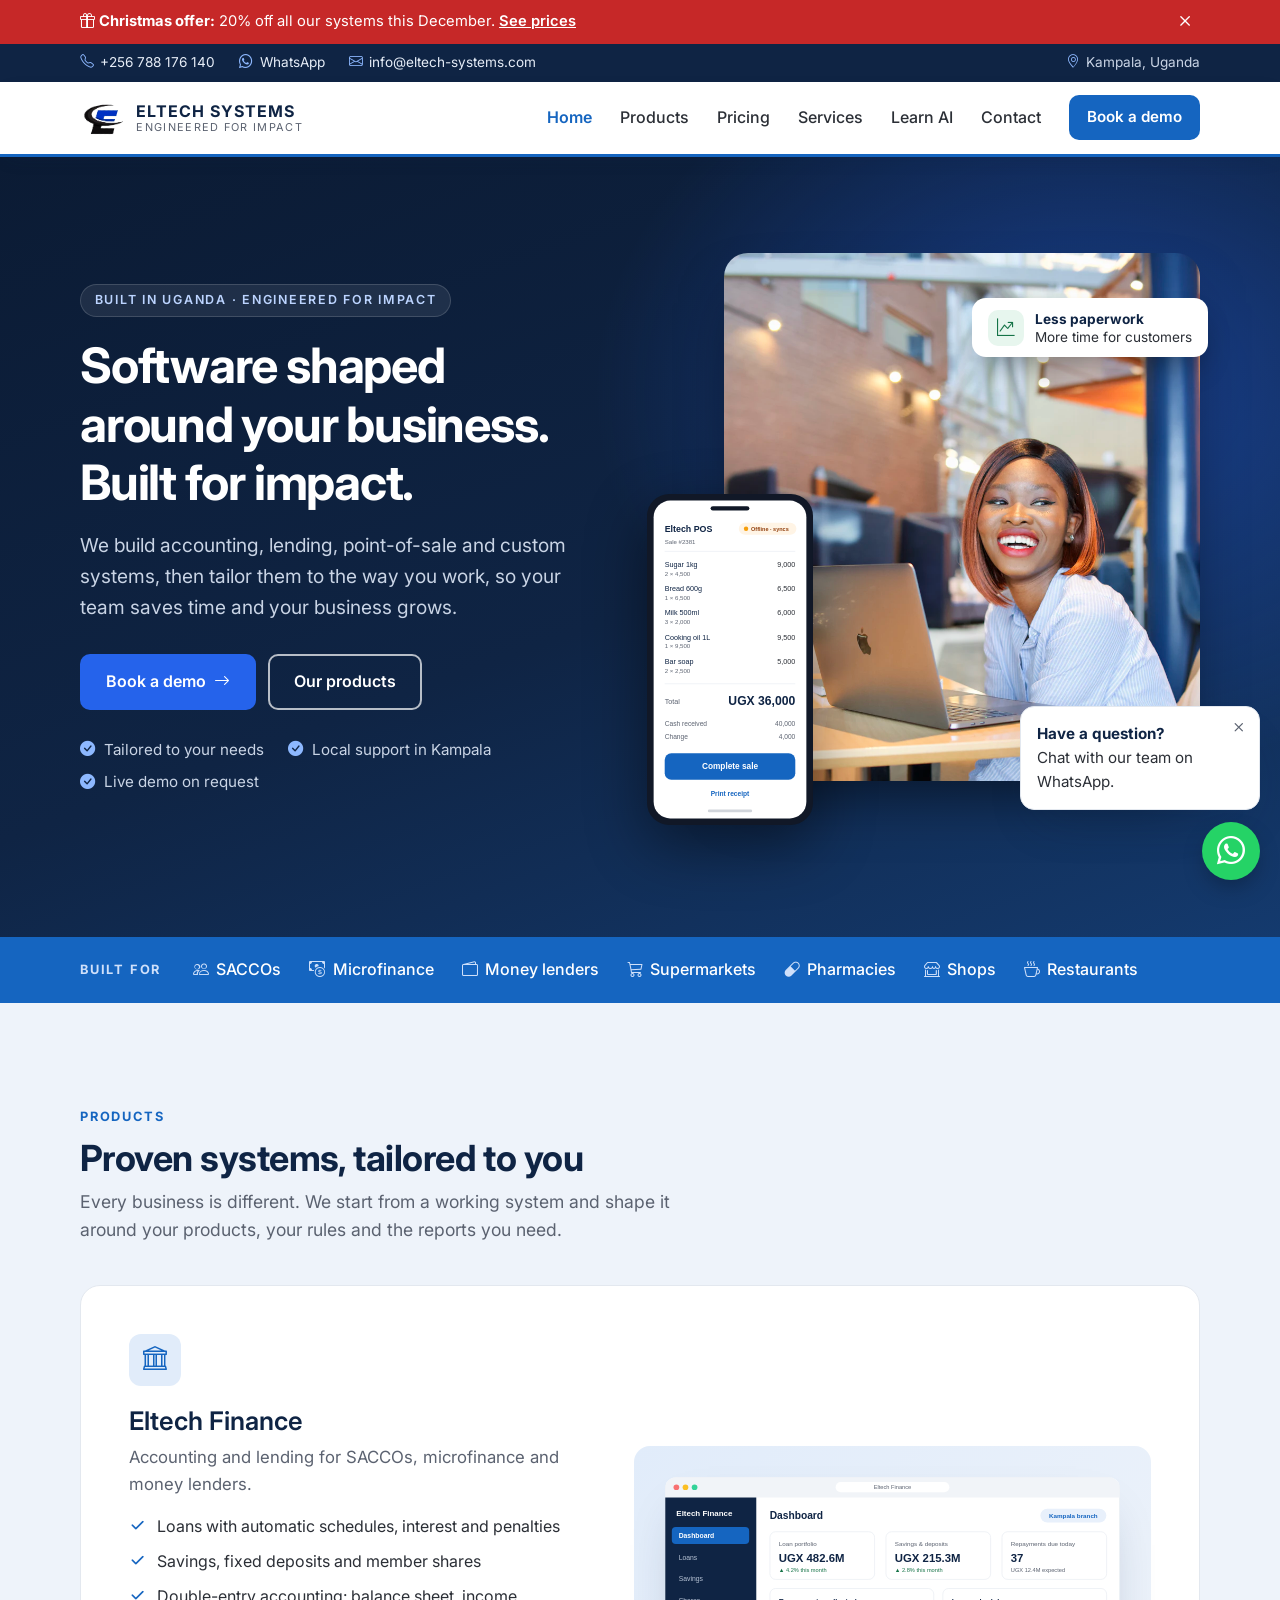
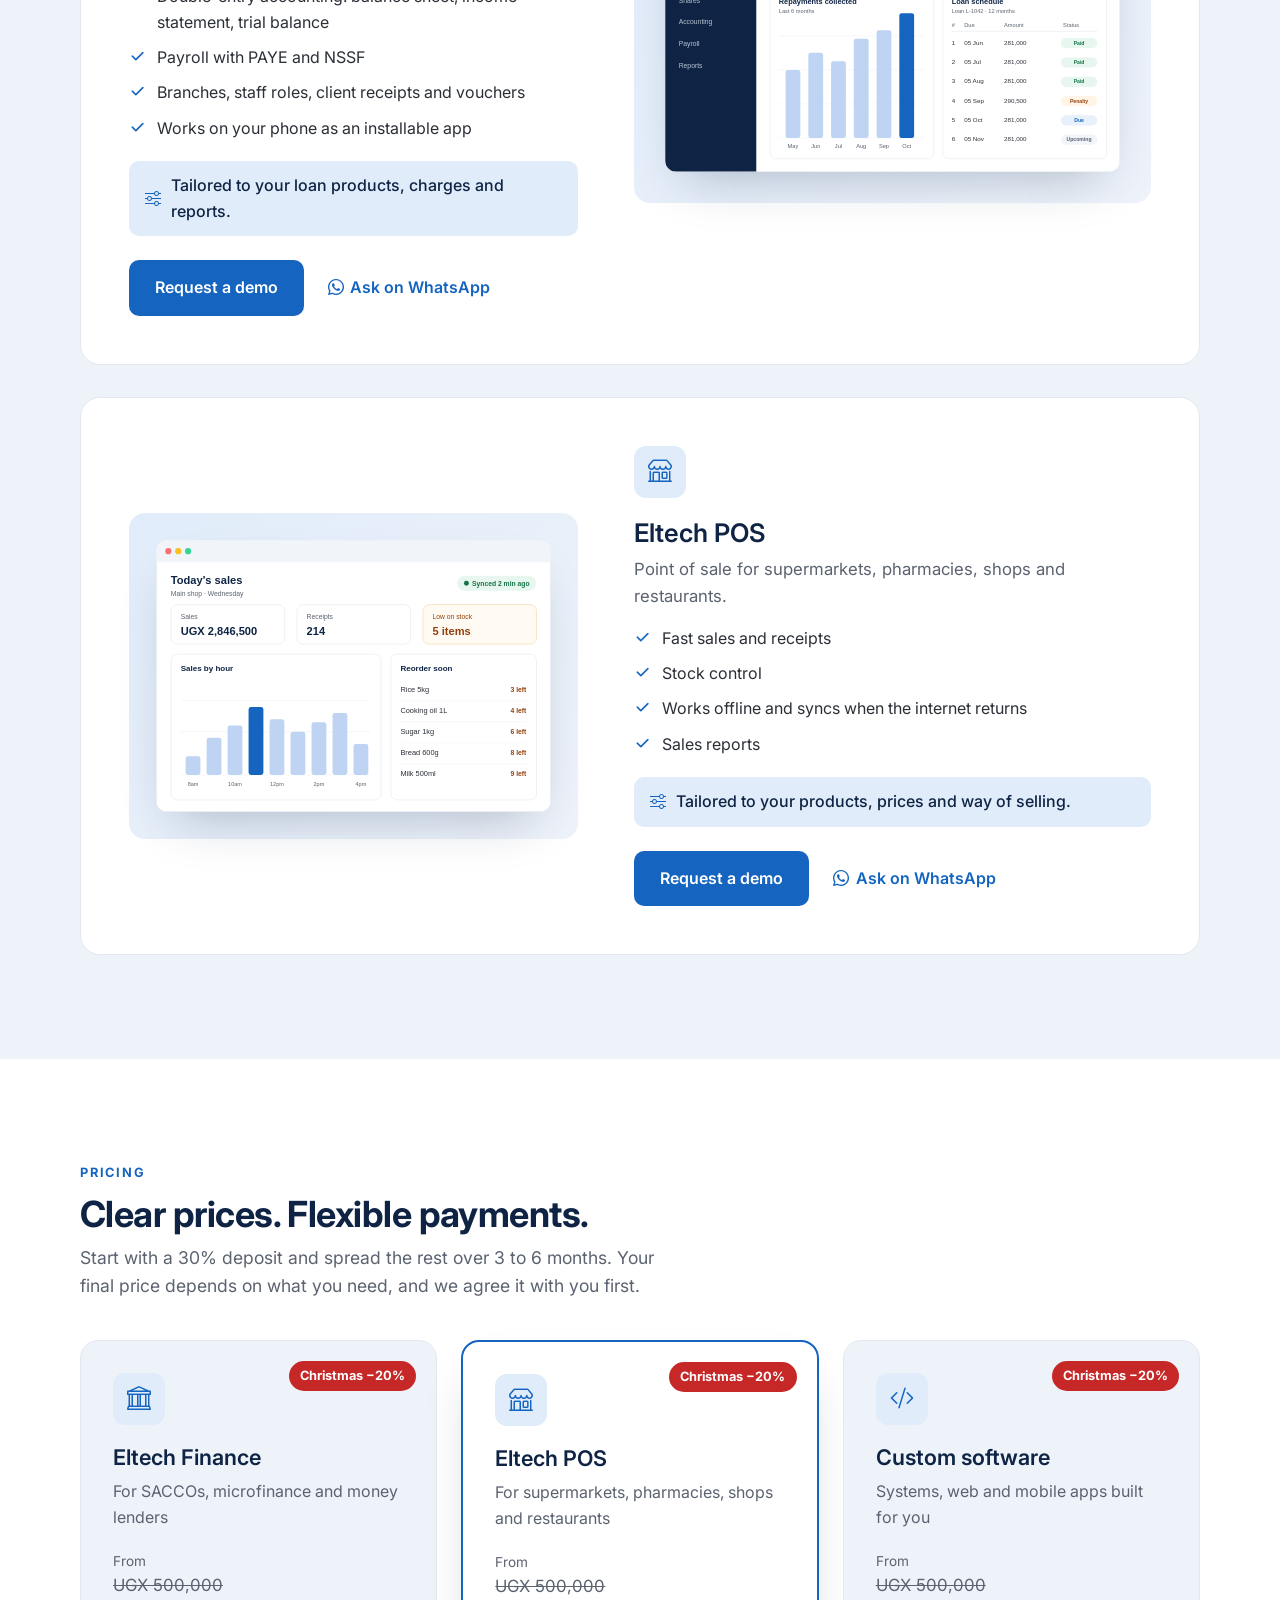
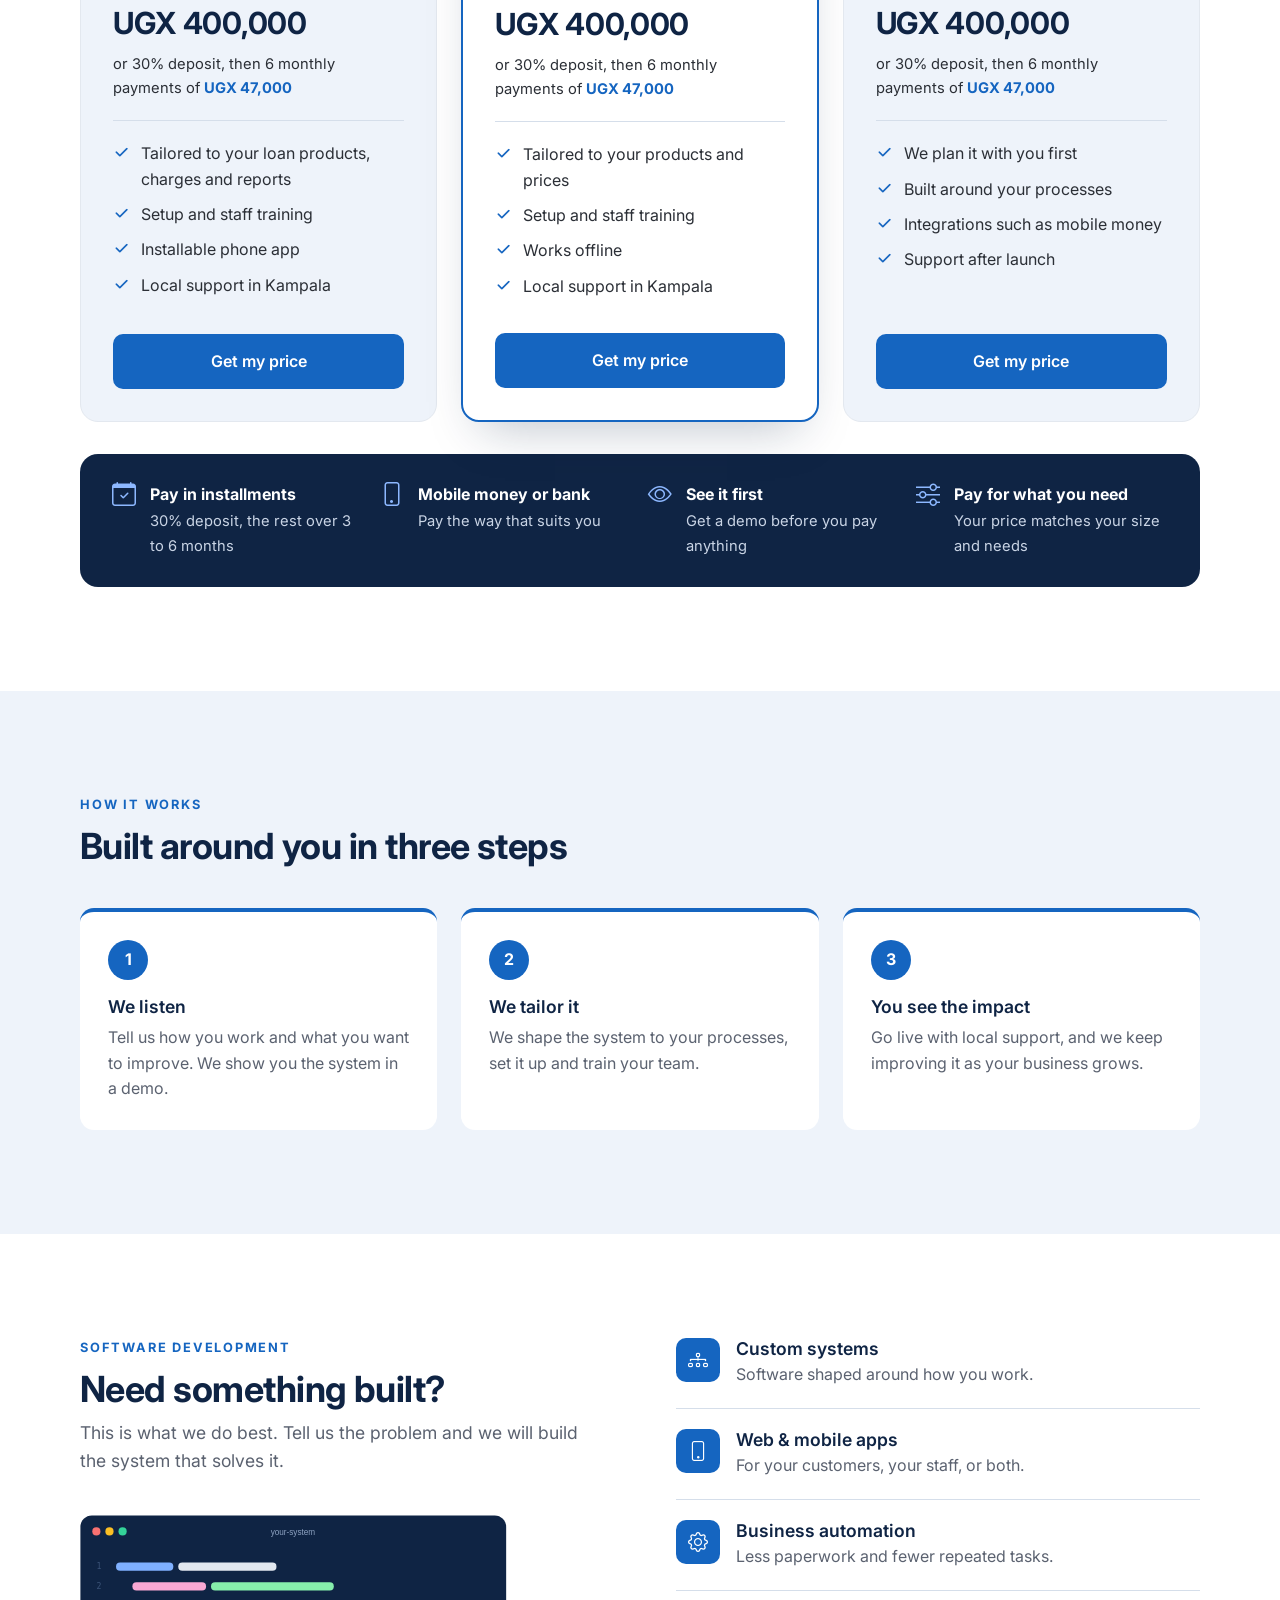
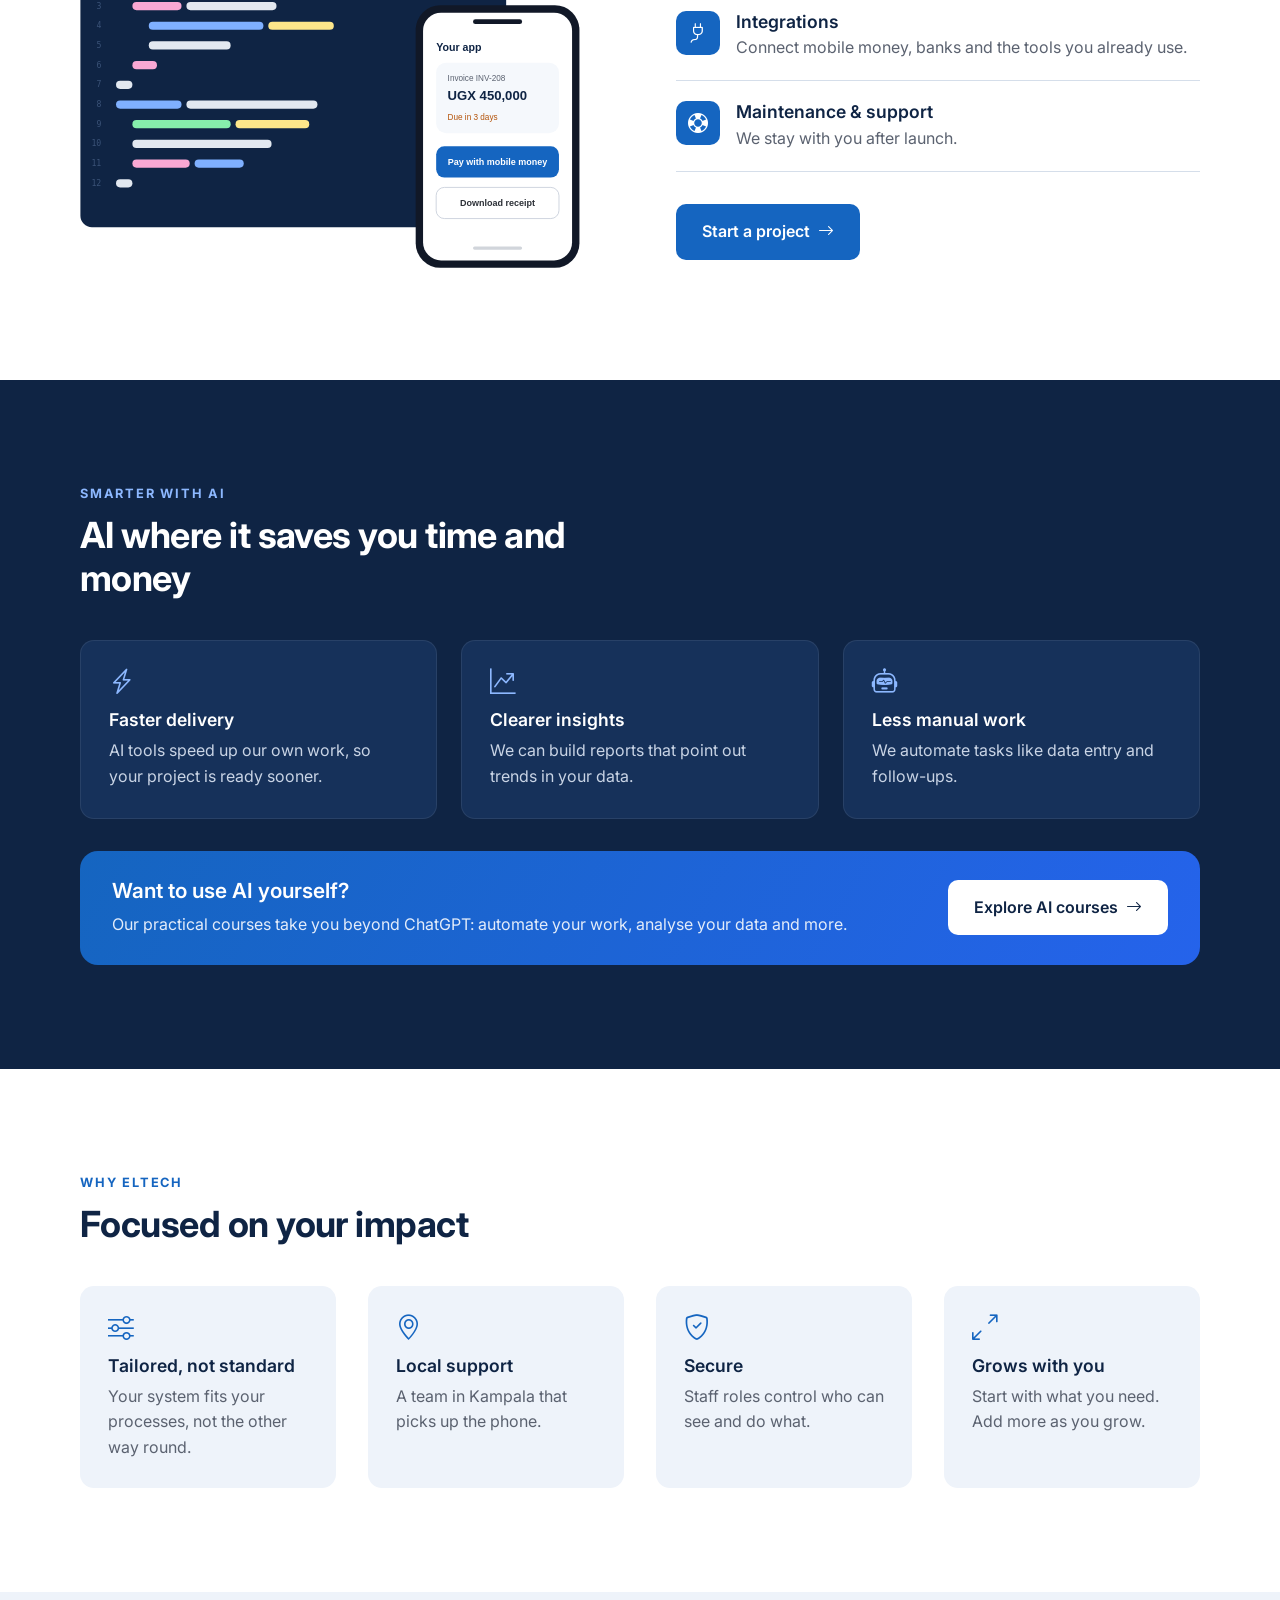
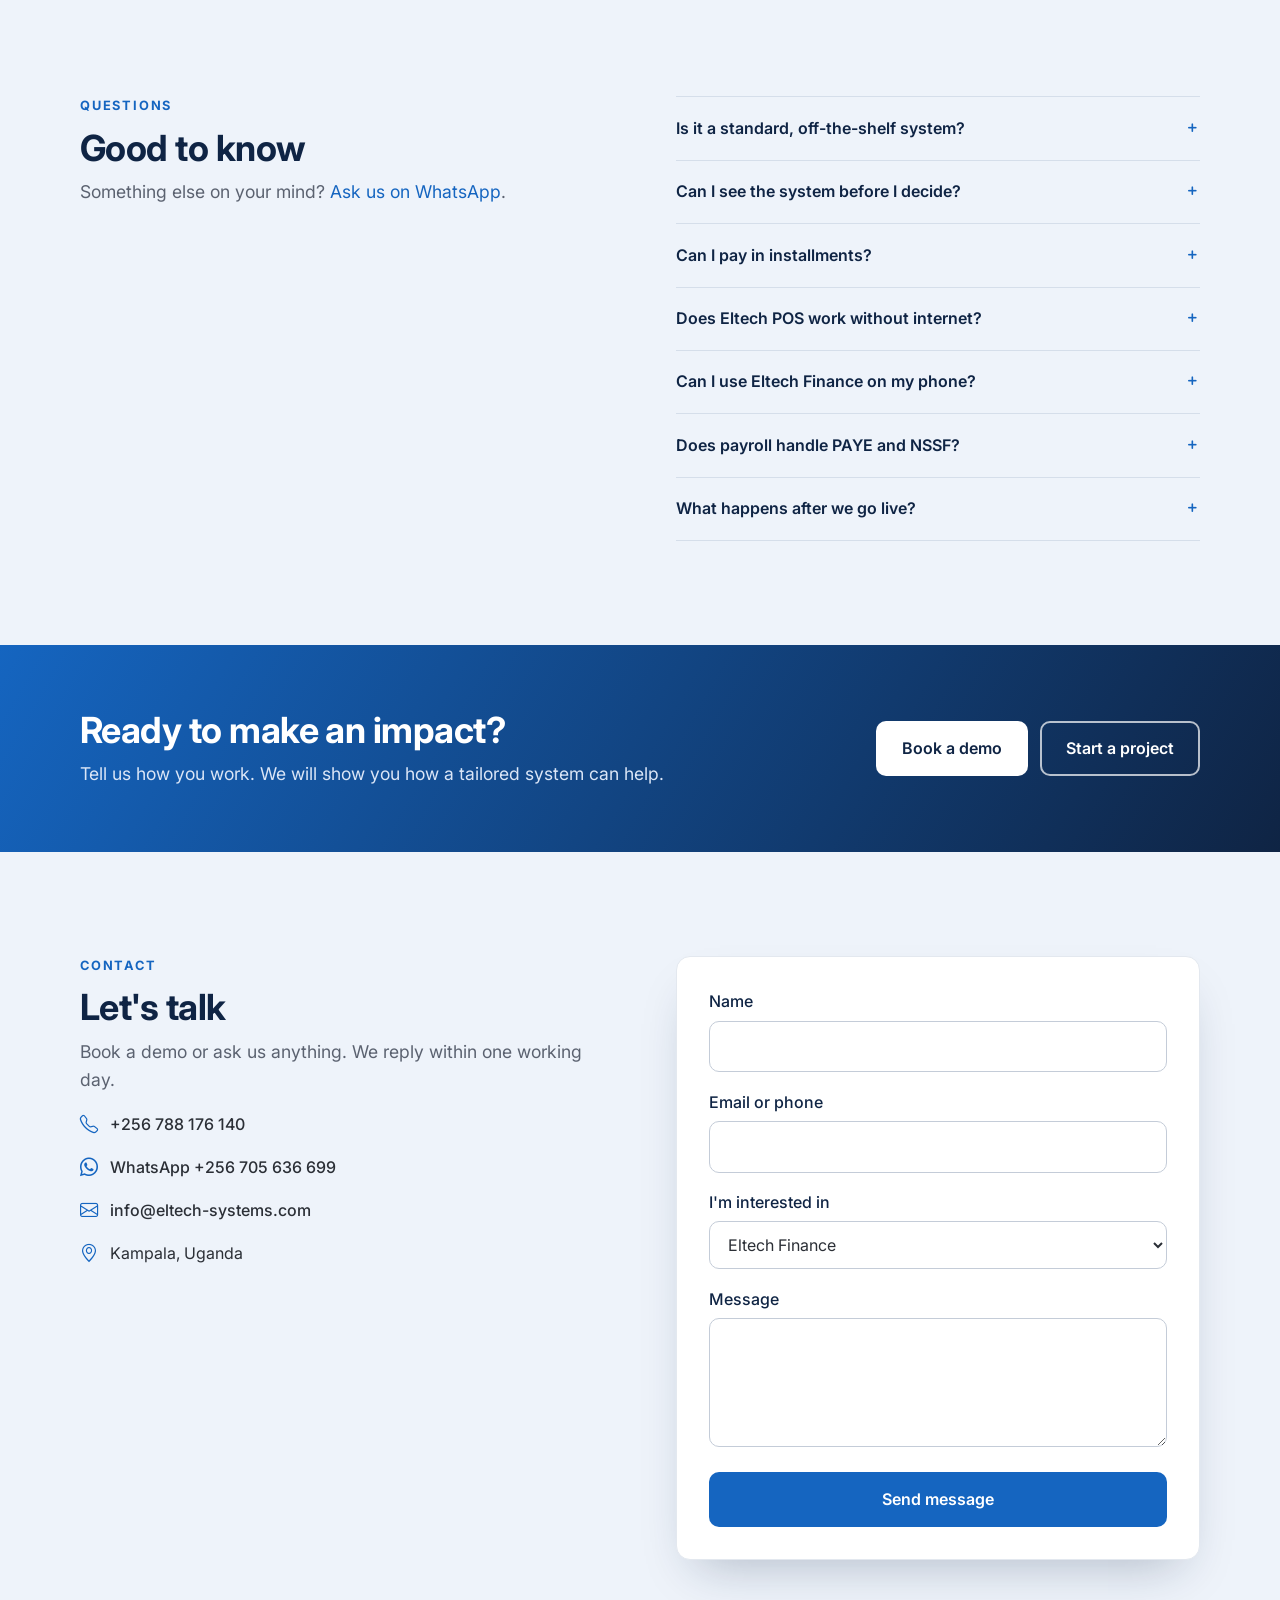
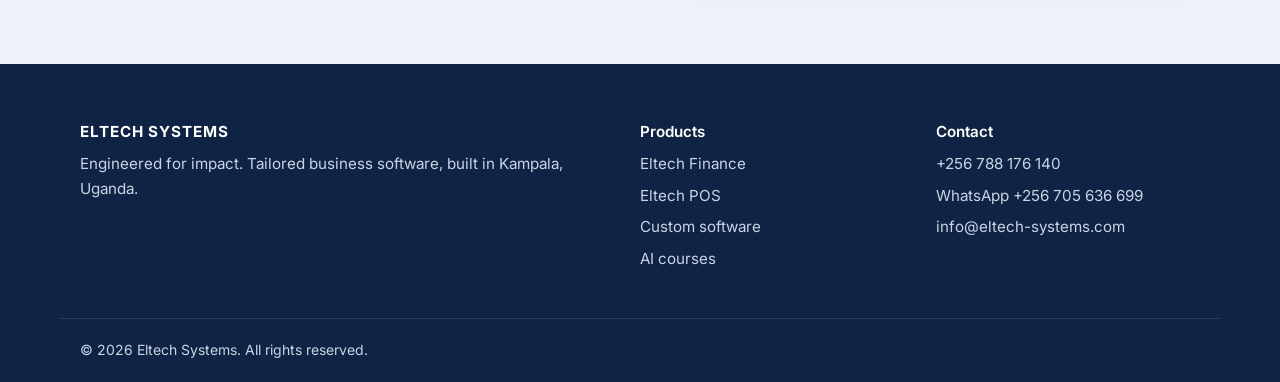
==== commit cd5941e6: "Require the intro video before lesson 1; add Home tab - Intro is the required first step: lesson 1 u" ====
--- a/index.html
+++ b/index.html
@@ -15,12 +15,13 @@
   <meta property="og:title" content="Eltech Systems | Tailored business software, built in Uganda">
   <meta property="og:description" content="Accounting, lending, point-of-sale and custom software, tailored to how your business works.">
   <meta property="og:url" content="https://eltech-systems.com/">
-  <meta property="og:image" content="https://eltech-systems.com/assets/img/apple-touch-icon.png">
+  <meta property="og:image" content="https://eltech-systems.com/assets/img/icon-512.png">
   <meta property="og:image:alt" content="Eltech Systems logo">
   <meta property="og:locale" content="en_UG">
   <meta name="twitter:card" content="summary">
 
   <!-- Favicons -->
+  <link href="favicon.ico" rel="icon" sizes="any">
   <link href="assets/img/favicon.png" rel="icon" type="image/png">
   <link href="assets/img/apple-touch-icon.png" rel="apple-touch-icon">
 
@@ -30,7 +31,7 @@
   <link href="https://fonts.googleapis.com/css2?family=Inter:wght@400;500;600;700&display=swap" rel="stylesheet">
 
   <link href="assets/vendor/bootstrap-icons/bootstrap-icons.min.css" rel="stylesheet">
-  <link href="assets/css/main.css" rel="stylesheet">
+  <link href="assets/css/main.css?v=20261023d" rel="stylesheet">
 
   <script>document.documentElement.classList.add("js");</script>
 
@@ -90,6 +91,7 @@
       </button>
 
       <nav class="nav" id="nav" aria-label="Main">
+        <a href="#top" aria-current="page">Home</a>
         <a href="#products">Products</a>
         <a href="#pricing">Pricing</a>
         <a href="#services">Services</a>
@@ -613,7 +615,7 @@
     <i class="bi bi-whatsapp" aria-hidden="true"></i>
   </a>
 
-  <script src="assets/js/main.js"></script>
+  <script src="assets/js/main.js?v=20261023d"></script>
 
 </body>
 
--- a/assets/css/main.css
+++ b/assets/css/main.css
@@ -73,7 +73,7 @@
 .btn-outline:hover { background: var(--blue); color: var(--white); }
 .btn-light { background: var(--white); color: var(--navy); }
 .btn-light:hover { background: var(--tint); color: var(--navy); }
-.btn-ghost { border-color: rgba(255, 255, 255, .7); color: var(--white); }
+.btn-ghost { border-color: rgba(255, 255, 255, .7); color: var(--white); background: transparent; }
 .btn-ghost:hover { background: rgba(255, 255, 255, .12); color: var(--white); }
 .btn[disabled] { opacity: .6; cursor: wait; transform: none; }
 
@@ -366,24 +366,49 @@
 @media (min-width: 1100px) {
   .courses { grid-template-columns: repeat(3, 1fr); }
 }
-.course {
-  display: flex; flex-direction: column;
-  background: var(--soft); border: 1px solid var(--line); border-radius: 18px; padding: 1.75rem;
-}
-.course-featured { background: var(--white); border: 2px solid var(--blue); box-shadow: var(--shadow); }
-.course-top { display: flex; align-items: center; justify-content: space-between; gap: 1rem; margin-bottom: 1.1rem; }
-.course-icon {
-  display: grid; place-items: center; width: 48px; height: 48px; border-radius: 12px;
-  background: var(--blue); color: var(--white); font-size: 1.35rem;
-}
 .level {
   font-size: .78rem; font-weight: 600; color: var(--blue);
   background: var(--tint); padding: .3rem .7rem; border-radius: 999px;
 }
-.course h3 { font-size: 1.3rem; }
-.course-lead { color: var(--muted); }
-.course .checks { margin-bottom: 1.5rem; }
-.course .btn { margin-top: auto; }
+
+/* Course cards on the Learn AI page */
+.courses .course {
+  display: flex; flex-direction: column; overflow: hidden; color: var(--text);
+  background: var(--white); border: 1px solid var(--line); border-radius: 16px;
+  transition: transform .2s, box-shadow .2s;
+}
+.courses .course:hover { color: var(--text); transform: translateY(-3px); box-shadow: var(--shadow); }
+.courses .course-featured { border: 2px solid var(--blue); }
+.courses .course-cover { position: relative; display: block; aspect-ratio: 16 / 7; overflow: hidden; }
+.courses .course-cover img { width: 100%; height: 100%; object-fit: cover; transition: transform .4s; }
+.courses .course:hover .course-cover img { transform: scale(1.04); }
+.courses .cover-level {
+  position: absolute; top: .6rem; left: .6rem; font-size: .72rem; font-weight: 700;
+  padding: .25rem .6rem; border-radius: 99px; background: rgba(255, 255, 255, .92); color: var(--navy);
+}
+.courses .course-body { display: flex; flex-direction: column; gap: .4rem; padding: 1rem 1.15rem 1.1rem; flex: 1; }
+.courses .course-name { font-weight: 700; color: var(--navy); font-size: 1.1rem; line-height: 1.3; }
+.courses .course-lead { color: var(--muted); font-size: .95rem; }
+.courses .checks { margin: .2rem 0; font-size: .92rem; }
+.courses .checks li { margin-bottom: .3rem; }
+.courses .course-meta { display: flex; gap: 1rem; font-size: .82rem; color: var(--muted); }
+.courses .course-meta i { color: var(--blue); }
+.courses .course-foot {
+  display: flex; align-items: center; justify-content: space-between; gap: .5rem;
+  margin-top: auto; padding-top: .7rem; border-top: 1px solid var(--line);
+}
+.courses .course-price-tag { font-size: .85rem; font-weight: 600; color: #157347; }
+.courses .course-cta { font-weight: 700; color: var(--blue); white-space: nowrap; }
+
+/* Phones: compact row cards, less scrolling */
+@media (max-width: 639px) {
+  .courses { gap: .75rem; }
+  .courses .course { flex-direction: row; }
+  .courses .course-cover { aspect-ratio: auto; width: 100px; flex: none; }
+  .courses .cover-level, .courses .checks, .courses .course-lead { display: none; }
+  .courses .course-body { padding: .75rem .9rem; gap: .25rem; }
+  .courses .course-name { font-size: 1rem; }
+}
 
 /* Grids */
 .grid-3, .grid-4 { display: grid; gap: 1.5rem; }
